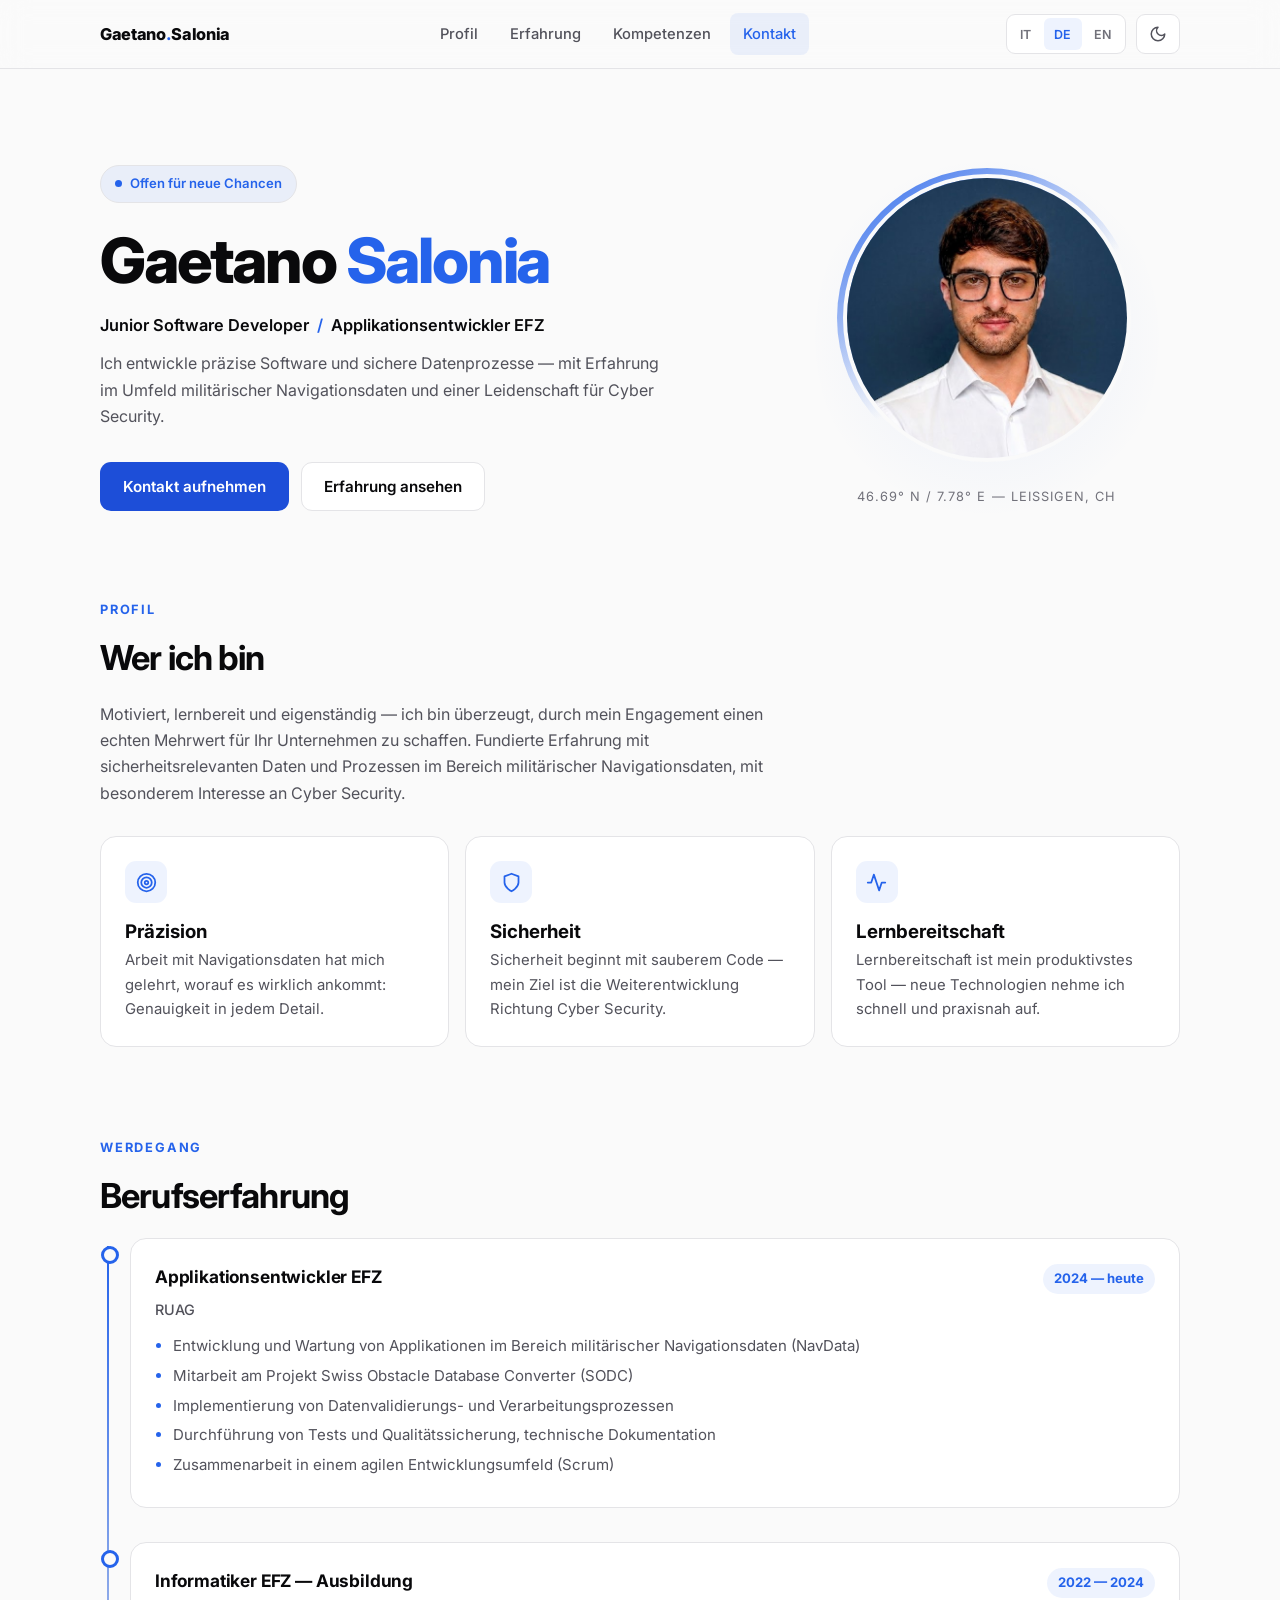
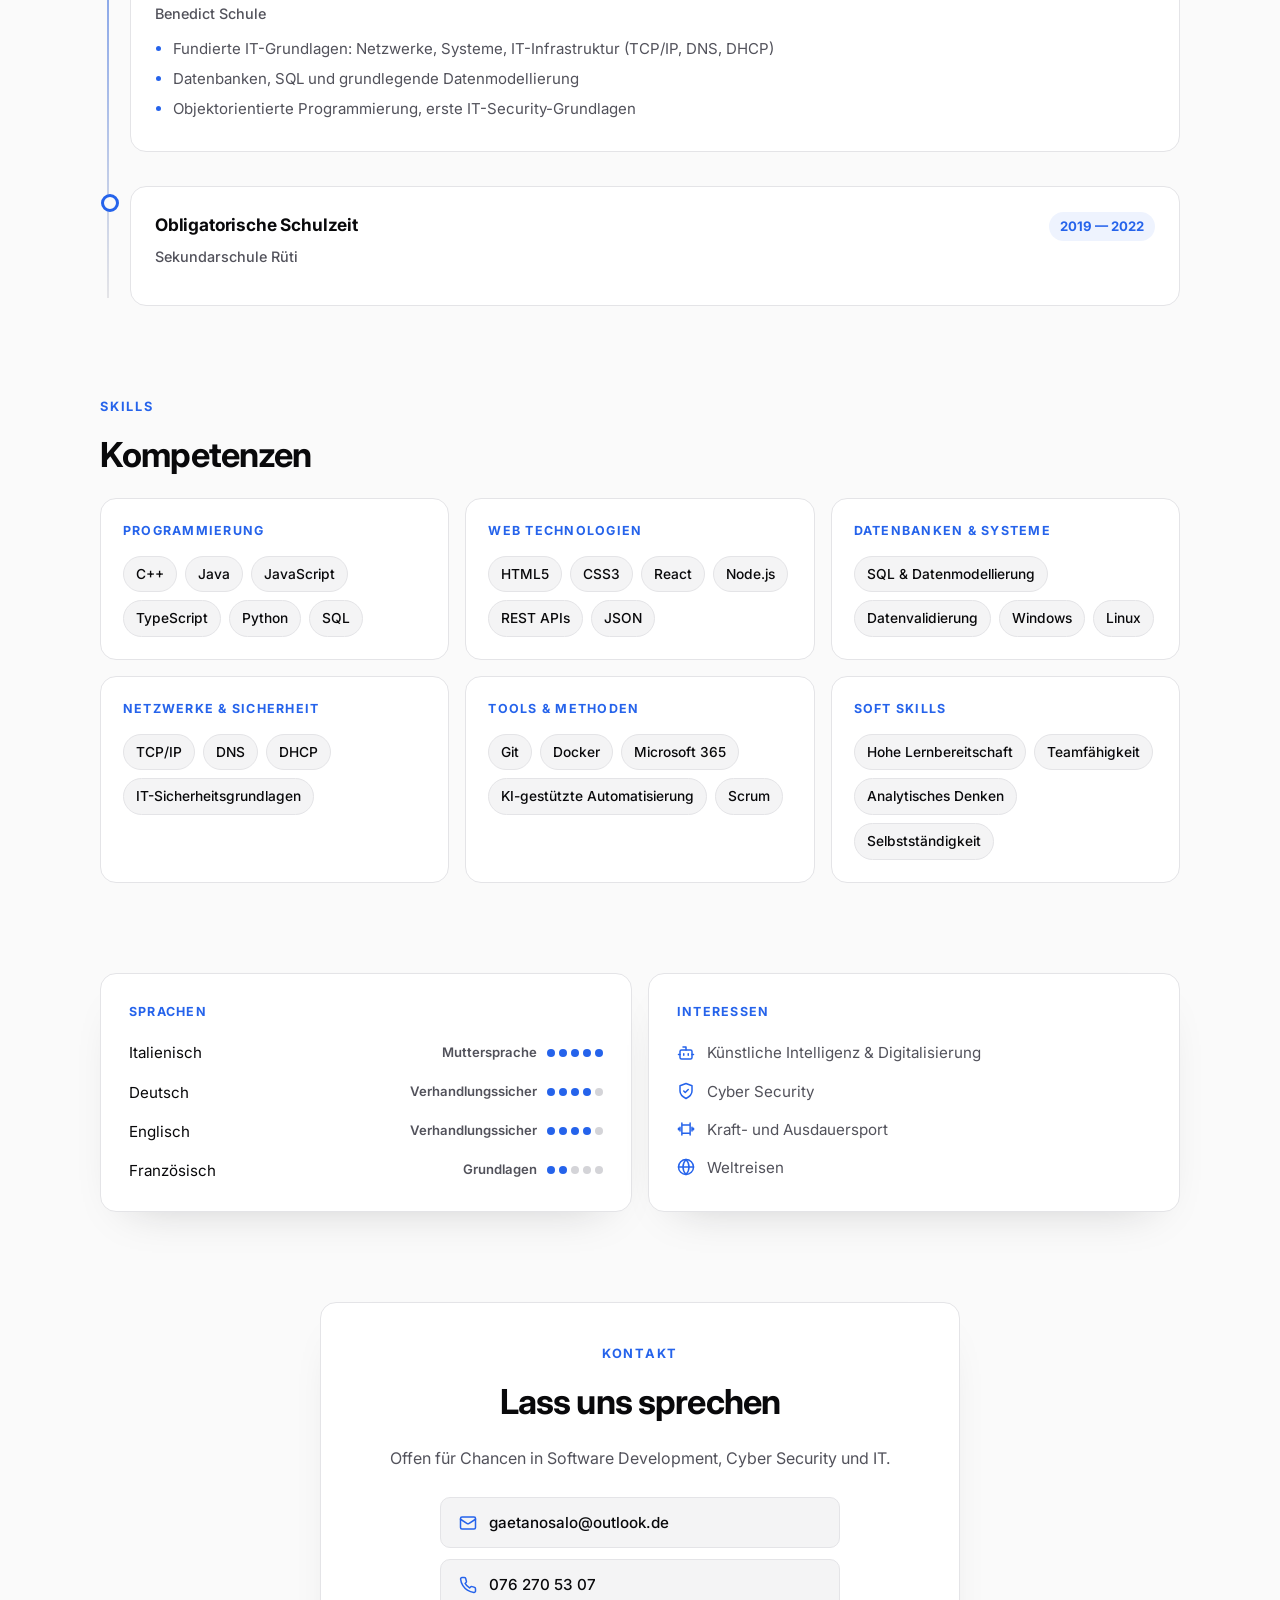
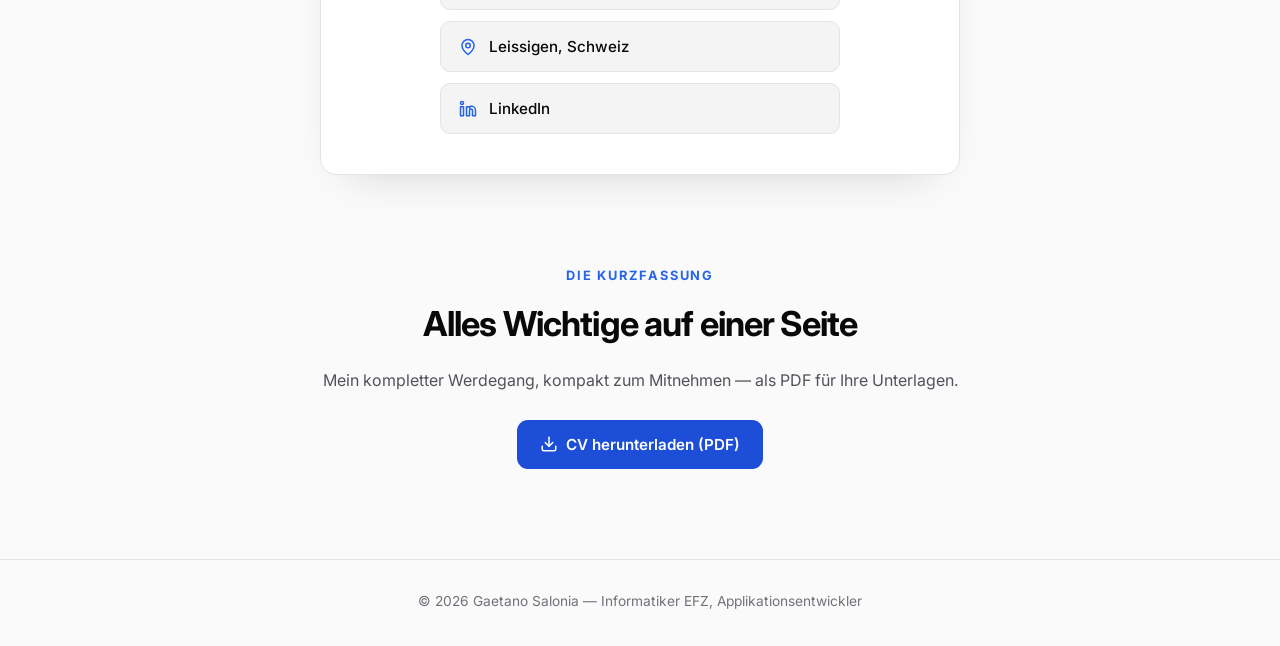
==== portfolio-redesign.html @ 4a885dde "Add redesigned portfolio page with theme-aware hero photos, CV download, and LinkedIn link. The stan" ====
<!DOCTYPE html>
<html lang="de" data-theme="dark">
<head>
  <meta charset="UTF-8" />
  <meta name="viewport" content="width=device-width, initial-scale=1.0" />
  <title>Gaetano Salonia — Applikationsentwickler EFZ</title>
  <meta name="description" content="Portfolio von Gaetano Salonia, Applikationsentwickler EFZ mit Fokus auf Softwareentwicklung, Datenqualität und Cyber Security." />
  <link rel="preconnect" href="https://fonts.googleapis.com" />
  <link rel="preconnect" href="https://fonts.gstatic.com" crossorigin />
  <link href="https://fonts.googleapis.com/css2?family=Inter:wght@300;400;500;600;700;800&display=swap" rel="stylesheet" />
  <style>
    :root {
      --font: "Inter", system-ui, sans-serif;
      --radius: 16px;
      --radius-sm: 10px;
      --ease: cubic-bezier(0.22, 1, 0.36, 1);
      --dur: 250ms;
    }

    [data-theme="dark"] {
      --color-background: #0a0c11;
      --color-surface: #10131a;
      --color-surface-2: #151924;
      --color-foreground: #eef2f8;
      --color-muted: #9aa5ba;
      --color-subtle: #6b7690;
      --color-accent: #60a5fa;
      --color-accent-strong: #3b82f6;
      --color-on-accent: #061120;
      --color-border: #222836;
      --color-border-strong: #303a4e;
      --color-accent-soft: rgba(96, 165, 250, 0.12);
      --shadow-card: 0 24px 60px -36px rgba(0, 0, 0, 0.8);
      --nav-bg: rgba(10, 12, 17, 0.78);
    }

    [data-theme="light"] {
      --color-background: #fafafa;
      --color-surface: #ffffff;
      --color-surface-2: #f4f4f5;
      --color-foreground: #09090b;
      --color-muted: #52525b;
      --color-subtle: #71717a;
      --color-accent: #2563eb;
      --color-accent-strong: #1d4ed8;
      --color-on-accent: #ffffff;
      --color-border: #e4e4e7;
      --color-border-strong: #d4d4d8;
      --color-accent-soft: rgba(37, 99, 235, 0.08);
      --shadow-card: 0 20px 45px -30px rgba(24, 24, 27, 0.25);
      --nav-bg: rgba(250, 250, 250, 0.82);
    }

    * { box-sizing: border-box; margin: 0; padding: 0; }

    html { scroll-behavior: smooth; }

    body {
      font-family: var(--font);
      font-size: 16px;
      line-height: 1.65;
      background: var(--color-background);
      color: var(--color-foreground);
      -webkit-font-smoothing: antialiased;
      transition: background var(--dur) ease, color var(--dur) ease;
    }

    ::selection { background: var(--color-accent); color: var(--color-on-accent); }

    a { color: inherit; text-decoration: none; }
    button { font-family: inherit; cursor: pointer; }

    :focus-visible {
      outline: 2px solid var(--color-accent);
      outline-offset: 3px;
      border-radius: 6px;
    }

    .container { width: min(1080px, 92vw); margin: 0 auto; }

    /* ---------- Nav ---------- */
    .nav {
      position: sticky;
      top: 0;
      z-index: 50;
      backdrop-filter: blur(14px);
      -webkit-backdrop-filter: blur(14px);
      background: var(--nav-bg);
      border-bottom: 1px solid var(--color-border);
    }

    .nav-inner {
      display: flex;
      align-items: center;
      justify-content: space-between;
      min-height: 68px;
      gap: 16px;
    }

    .brand { font-weight: 800; letter-spacing: -0.02em; font-size: 1.02rem; }
    .brand span { color: var(--color-accent); }

    .menu { display: flex; gap: 6px; }

    .menu a {
      padding: 9px 13px;
      border-radius: 8px;
      color: var(--color-muted);
      font-size: 0.92rem;
      font-weight: 500;
      transition: color var(--dur) ease, background var(--dur) ease;
    }

    .menu a:hover { color: var(--color-foreground); background: var(--color-accent-soft); }
    .menu a.active { color: var(--color-accent); background: var(--color-accent-soft); }

    .nav-tools { display: flex; align-items: center; gap: 10px; }

    .lang-switch {
      display: flex;
      gap: 2px;
      border: 1px solid var(--color-border);
      border-radius: 9px;
      padding: 3px;
      background: var(--color-surface);
    }

    .lang-btn {
      border: none;
      background: transparent;
      color: var(--color-subtle);
      font-size: 0.78rem;
      font-weight: 600;
      letter-spacing: 0.04em;
      padding: 7px 10px;
      min-height: 32px;
      border-radius: 6px;
      transition: color var(--dur) ease, background var(--dur) ease;
    }

    .lang-btn:hover { color: var(--color-foreground); }
    .lang-btn.active { background: var(--color-accent-soft); color: var(--color-accent); }

    .theme-toggle {
      width: 44px;
      height: 40px;
      display: inline-flex;
      align-items: center;
      justify-content: center;
      border: 1px solid var(--color-border);
      border-radius: 9px;
      background: var(--color-surface);
      color: var(--color-muted);
      transition: color var(--dur) ease, border-color var(--dur) ease, transform var(--dur) var(--ease);
    }

    .theme-toggle:hover { color: var(--color-accent); border-color: var(--color-border-strong); transform: translateY(-1px); }
    .theme-toggle svg { width: 18px; height: 18px; }
    [data-theme="dark"] .icon-moon { display: none; }
    [data-theme="light"] .icon-sun { display: none; }

    /* ---------- Hero ---------- */
    .hero { padding: 96px 0 88px; }

    .hero-grid {
      display: grid;
      grid-template-columns: 1.25fr 0.75fr;
      gap: 48px;
      align-items: center;
    }

    .badge {
      display: inline-flex;
      align-items: center;
      gap: 8px;
      font-size: 0.82rem;
      font-weight: 600;
      color: var(--color-accent);
      border: 1px solid var(--color-border);
      background: var(--color-accent-soft);
      padding: 7px 14px;
      border-radius: 999px;
      margin-bottom: 26px;
    }

    .badge .dot {
      width: 7px;
      height: 7px;
      border-radius: 50%;
      background: var(--color-accent);
      animation: pulse 2.4s ease-in-out infinite;
    }

    @keyframes pulse {
      0%, 100% { opacity: 1; transform: scale(1); }
      50% { opacity: 0.45; transform: scale(0.8); }
    }

    h1 {
      font-size: clamp(2.4rem, 5.4vw, 3.9rem);
      font-weight: 800;
      line-height: 1.04;
      letter-spacing: -0.035em;
      margin-bottom: 18px;
    }

    h1 .accent { color: var(--color-accent); }

    .hero-role {
      font-size: 1.02rem;
      font-weight: 600;
      color: var(--color-foreground);
      margin-bottom: 12px;
    }

    .hero-role .sep { color: var(--color-accent); margin: 0 8px; }

    .hero-sub {
      color: var(--color-muted);
      max-width: 56ch;
      margin-bottom: 32px;
    }

    .cta-row { display: flex; flex-wrap: wrap; gap: 12px; }

    .btn {
      display: inline-flex;
      align-items: center;
      justify-content: center;
      gap: 8px;
      min-height: 46px;
      padding: 11px 22px;
      border-radius: 11px;
      border: 1px solid var(--color-border);
      background: var(--color-surface);
      color: var(--color-foreground);
      font-weight: 600;
      font-size: 0.95rem;
      transition: transform var(--dur) var(--ease), box-shadow var(--dur) ease, border-color var(--dur) ease, background var(--dur) ease;
    }

    .btn:hover { transform: translateY(-2px); border-color: var(--color-border-strong); }
    .btn:active { transform: translateY(0) scale(0.98); }

    .btn.primary {
      background: var(--color-accent-strong);
      border-color: transparent;
      color: var(--color-on-accent);
    }

    .btn.primary:hover { box-shadow: 0 12px 28px -12px var(--color-accent-strong); }

    .hero-photo { justify-self: center; position: relative; width: min(300px, 70vw); }

    .hero-photo::before {
      content: "";
      position: absolute;
      inset: -22px;
      border-radius: 50%;
      background: radial-gradient(circle, var(--color-accent-soft), transparent 70%);
      z-index: 0;
    }

    .photo-frame {
      position: relative;
      z-index: 1;
      border-radius: 50%;
      padding: 6px;
      background: linear-gradient(145deg, var(--color-accent), transparent 55%);
      aspect-ratio: 1;
    }

    .photo-clip {
      position: absolute;
      inset: 6px;
      border-radius: 50%;
      border: 4px solid var(--color-background);
      overflow: hidden;
    }

    .photo-clip .hero-img {
      position: absolute;
      inset: 0;
      width: 100%;
      height: 100%;
      object-fit: cover;
      object-position: center 24%;
      transform: scale(1.18);
      transform-origin: center 32%;
      transition: opacity var(--dur) ease;
    }

    .hero-img--dark { opacity: 1; }
    .hero-img--light { opacity: 0; }

    [data-theme="light"] .hero-img--dark { opacity: 0; }
    [data-theme="light"] .hero-img--light { opacity: 1; }

    .photo-caption {
      position: relative;
      z-index: 1;
      text-align: center;
      margin-top: 18px;
      font-size: 0.8rem;
      letter-spacing: 0.08em;
      color: var(--color-subtle);
      text-transform: uppercase;
    }

    /* ---------- Sections ---------- */
    section { padding: 0 0 90px; }

    .eyebrow {
      font-size: 0.8rem;
      font-weight: 700;
      letter-spacing: 0.14em;
      text-transform: uppercase;
      color: var(--color-accent);
      margin-bottom: 10px;
    }

    h2 {
      font-size: clamp(1.6rem, 3vw, 2.15rem);
      font-weight: 700;
      letter-spacing: -0.025em;
      margin-bottom: 14px;
    }

    .section-lead { color: var(--color-muted); max-width: 68ch; margin-bottom: 30px; }

    .card {
      background: var(--color-surface);
      border: 1px solid var(--color-border);
      border-radius: var(--radius);
      padding: 28px;
      box-shadow: var(--shadow-card);
      transition: border-color var(--dur) ease, transform var(--dur) var(--ease);
    }

    .card h3 { font-size: 1.05rem; margin-bottom: 6px; letter-spacing: -0.01em; }

    /* ---------- Profile highlights ---------- */
    .highlights {
      display: grid;
      grid-template-columns: repeat(3, 1fr);
      gap: 16px;
    }

    .highlight {
      background: var(--color-surface);
      border: 1px solid var(--color-border);
      border-radius: var(--radius);
      padding: 24px;
      transition: transform var(--dur) var(--ease), border-color var(--dur) ease;
    }

    .highlight:hover { transform: translateY(-3px); border-color: var(--color-border-strong); }

    .highlight .icon {
      width: 42px;
      height: 42px;
      display: inline-flex;
      align-items: center;
      justify-content: center;
      border-radius: 11px;
      background: var(--color-accent-soft);
      color: var(--color-accent);
      margin-bottom: 14px;
    }

    .highlight .icon svg { width: 21px; height: 21px; }
    .highlight p { color: var(--color-muted); font-size: 0.93rem; }

    /* ---------- Timeline ---------- */
    .timeline { position: relative; padding-left: 30px; }

    .timeline::before {
      content: "";
      position: absolute;
      left: 7px;
      top: 8px;
      bottom: 8px;
      width: 2px;
      background: linear-gradient(180deg, var(--color-accent), var(--color-border));
    }

    .timeline-item { position: relative; padding-bottom: 34px; }
    .timeline-item:last-child { padding-bottom: 0; }

    .timeline-item::before {
      content: "";
      position: absolute;
      left: -29px;
      top: 8px;
      width: 12px;
      height: 12px;
      border-radius: 50%;
      background: var(--color-background);
      border: 3px solid var(--color-accent);
    }

    .timeline-card {
      background: var(--color-surface);
      border: 1px solid var(--color-border);
      border-radius: var(--radius);
      padding: 24px;
      transition: transform var(--dur) var(--ease), border-color var(--dur) ease;
    }

    .timeline-card:hover { transform: translateX(4px); border-color: var(--color-border-strong); }

    .timeline-top {
      display: flex;
      justify-content: space-between;
      align-items: baseline;
      flex-wrap: wrap;
      gap: 6px 14px;
      margin-bottom: 4px;
    }

    .timeline-top h3 { font-size: 1.08rem; letter-spacing: -0.01em; }

    .timeline-date {
      font-size: 0.82rem;
      font-weight: 700;
      color: var(--color-accent);
      background: var(--color-accent-soft);
      padding: 4px 11px;
      border-radius: 999px;
      white-space: nowrap;
    }

    .timeline-org { color: var(--color-muted); font-size: 0.9rem; font-weight: 500; margin-bottom: 12px; }

    .timeline-card ul { padding-left: 18px; color: var(--color-muted); font-size: 0.94rem; }
    .timeline-card li { margin-bottom: 5px; }
    .timeline-card li::marker { color: var(--color-accent); }

    /* ---------- Skills ---------- */
    .skill-grid {
      display: grid;
      grid-template-columns: repeat(auto-fit, minmax(300px, 1fr));
      gap: 16px;
    }

    .skill-group {
      background: var(--color-surface);
      border: 1px solid var(--color-border);
      border-radius: var(--radius);
      padding: 22px;
      transition: transform var(--dur) var(--ease), border-color var(--dur) ease;
    }

    .skill-group:hover { transform: translateY(-3px); border-color: var(--color-border-strong); }

    .skill-cat {
      font-size: 0.78rem;
      font-weight: 700;
      letter-spacing: 0.1em;
      text-transform: uppercase;
      color: var(--color-accent);
      margin-bottom: 14px;
    }

    .chips { display: flex; flex-wrap: wrap; gap: 8px; }

    .chip {
      font-size: 0.86rem;
      font-weight: 500;
      padding: 6px 12px;
      border-radius: 999px;
      border: 1px solid var(--color-border);
      background: var(--color-surface-2);
      color: var(--color-foreground);
      transition: border-color var(--dur) ease, background var(--dur) ease;
    }

    .chip:hover { border-color: var(--color-accent); background: var(--color-accent-soft); }

    /* ---------- Languages & interests ---------- */
    .grid-2 { display: grid; grid-template-columns: 1fr 1fr; gap: 16px; }

    .lang-list { display: grid; gap: 14px; margin-top: 18px; }

    .lang-item {
      display: flex;
      justify-content: space-between;
      align-items: center;
      gap: 12px;
      font-size: 0.95rem;
    }

    .lang-level { display: flex; align-items: center; gap: 10px; }

    .lang-level span {
      font-size: 0.82rem;
      font-weight: 600;
      color: var(--color-muted);
    }

    .level-dots { display: flex; gap: 4px; }

    .level-dots i {
      width: 8px;
      height: 8px;
      border-radius: 50%;
      background: var(--color-border-strong);
    }

    .level-dots i.on { background: var(--color-accent); }

    .interest-list { list-style: none; display: grid; gap: 13px; margin-top: 18px; }

    .interest-list li {
      display: flex;
      align-items: center;
      gap: 12px;
      color: var(--color-muted);
      font-size: 0.95rem;
    }

    .interest-list svg { width: 18px; height: 18px; color: var(--color-accent); flex-shrink: 0; }

    /* ---------- Contact ---------- */
    .contact { text-align: center; }

    .contact .card { max-width: 640px; margin: 0 auto; padding: 40px 32px; }
    .contact .eyebrow { justify-content: center; }
    .contact .section-lead { margin: 0 auto 26px; }

    .contact-links { display: grid; gap: 11px; max-width: 400px; margin: 0 auto; }

    /* ---------- CV download ---------- */
    .cv-cta { text-align: center; }
    .cv-cta .eyebrow { justify-content: center; }
    .cv-cta .section-lead { margin: 0 auto 26px; }
    .cv-cta .btn svg { width: 18px; height: 18px; }

    .contact-links a {
      display: flex;
      align-items: center;
      gap: 12px;
      min-height: 48px;
      padding: 12px 18px;
      border: 1px solid var(--color-border);
      border-radius: var(--radius-sm);
      background: var(--color-surface-2);
      font-weight: 500;
      font-size: 0.95rem;
      transition: border-color var(--dur) ease, transform var(--dur) var(--ease), background var(--dur) ease;
    }

    .contact-links a:hover {
      border-color: var(--color-accent);
      background: var(--color-accent-soft);
      transform: translateY(-2px);
    }

    .contact-links svg { width: 18px; height: 18px; color: var(--color-accent); flex-shrink: 0; }

    .footer {
      border-top: 1px solid var(--color-border);
      padding: 30px 0 34px;
      text-align: center;
      color: var(--color-subtle);
      font-size: 0.86rem;
    }

    /* ---------- Reveal animation ---------- */
    .reveal {
      opacity: 0;
      transform: translateY(22px);
      transition: opacity 550ms var(--ease), transform 550ms var(--ease);
      transition-delay: var(--reveal-delay, 0ms);
    }

    .reveal.visible { opacity: 1; transform: none; }

    @media (prefers-reduced-motion: reduce) {
      html { scroll-behavior: auto; }
      .reveal { opacity: 1; transform: none; transition: none; }
      .badge .dot { animation: none; }
      *, *::before, *::after { transition-duration: 0.01ms !important; }
    }

    /* ---------- Responsive ---------- */
    @media (max-width: 900px) {
      .hero-grid { grid-template-columns: 1fr; gap: 40px; }
      .hero-photo { order: -1; width: min(230px, 60vw); }
      .hero { padding: 60px 0 70px; text-align: center; }
      .hero-sub { margin-left: auto; margin-right: auto; }
      .cta-row { justify-content: center; }
      .highlights { grid-template-columns: 1fr; }
      .grid-2 { grid-template-columns: 1fr; }
      .menu { display: none; }
    }

    @media (max-width: 480px) {
      .timeline { padding-left: 24px; }
      .timeline-item::before { left: -23px; }
      .card, .timeline-card, .skill-group { padding: 20px; }
    }
  </style>
</head>
<body>

  <nav class="nav" aria-label="Hauptnavigation">
    <div class="container nav-inner">
      <a class="brand" href="#top">Gaetano<span>.</span>Salonia</a>
      <div class="menu" id="menu">
        <a href="#profil" data-i18n="nav.profil">Profil</a>
        <a href="#erfahrung" data-i18n="nav.erfahrung">Erfahrung</a>
        <a href="#kompetenzen" data-i18n="nav.kompetenzen">Kompetenzen</a>
        <a href="#kontakt" data-i18n="nav.kontakt">Kontakt</a>
      </div>
      <div class="nav-tools">
        <div class="lang-switch" role="group" aria-label="Sprache wählen">
          <button class="lang-btn" data-lang="it">IT</button>
          <button class="lang-btn active" data-lang="de">DE</button>
          <button class="lang-btn" data-lang="en">EN</button>
        </div>
        <button class="theme-toggle" id="themeToggle" aria-label="Farbschema wechseln">
          <svg class="icon-sun" xmlns="http://www.w3.org/2000/svg" viewBox="0 0 24 24" fill="none" stroke="currentColor" stroke-width="2" stroke-linecap="round" stroke-linejoin="round"><circle cx="12" cy="12" r="4"/><path d="M12 2v2M12 20v2M4.93 4.93l1.41 1.41M17.66 17.66l1.41 1.41M2 12h2M20 12h2M6.34 17.66l-1.41 1.41M19.07 4.93l-1.41 1.41"/></svg>
          <svg class="icon-moon" xmlns="http://www.w3.org/2000/svg" viewBox="0 0 24 24" fill="none" stroke="currentColor" stroke-width="2" stroke-linecap="round" stroke-linejoin="round"><path d="M12 3a6 6 0 0 0 9 9 9 9 0 1 1-9-9Z"/></svg>
        </button>
      </div>
    </div>
  </nav>

  <header class="hero container" id="top">
    <div class="hero-grid">
      <div>
        <div class="badge reveal"><span class="dot"></span><span data-i18n="hero.badge">Offen für neue Chancen</span></div>
        <h1 class="reveal" style="--reveal-delay: 60ms;">Gaetano <span class="accent">Salonia</span></h1>
        <div class="hero-role reveal" style="--reveal-delay: 120ms;">
          <span data-i18n="hero.role1">Junior Software Developer</span><span class="sep">/</span><span data-i18n="hero.role2">Applikationsentwickler EFZ</span>
        </div>
        <p class="hero-sub reveal" style="--reveal-delay: 180ms;" data-i18n="hero.sub">
          Ich entwickle präzise Software und sichere Datenprozesse — mit Erfahrung im Umfeld militärischer Navigationsdaten und einer Leidenschaft für Cyber Security.
        </p>
        <div class="cta-row reveal" style="--reveal-delay: 240ms;">
          <a class="btn primary" href="#kontakt" data-i18n="hero.btn1">Kontakt aufnehmen</a>
          <a class="btn" href="#erfahrung" data-i18n="hero.btn2">Erfahrung ansehen</a>
        </div>
      </div>
      <div class="hero-photo reveal" style="--reveal-delay: 150ms;">
        <div class="photo-frame">
          <div class="photo-clip"><img class="hero-img hero-img--dark" src="[data-uri]" alt="Porträtfoto von Gaetano Salonia" width="600" height="600"  /><img class="hero-img hero-img--light" src="[data-uri]" alt="Porträtfoto von Gaetano Salonia" width="600" height="600"  /></div>
        </div>
        <div class="photo-caption">46.69° N / 7.78° E — Leissigen, CH</div>
      </div>
    </div>
  </header>

  <section id="profil" class="container">
    <div class="eyebrow reveal" data-i18n="profil.eyebrow">Profil</div>
    <h2 class="reveal" data-i18n="profil.title">Wer ich bin</h2>
    <p class="section-lead reveal" data-i18n="profil.text">
      Motiviert, lernbereit und eigenständig — ich bin überzeugt, durch mein Engagement einen echten Mehrwert für Ihr Unternehmen zu schaffen. Fundierte Erfahrung mit sicherheitsrelevanten Daten und Prozessen im Bereich militärischer Navigationsdaten, mit besonderem Interesse an Cyber Security.
    </p>
    <div class="highlights">
      <div class="highlight reveal">
        <div class="icon">
          <svg xmlns="http://www.w3.org/2000/svg" viewBox="0 0 24 24" fill="none" stroke="currentColor" stroke-width="2" stroke-linecap="round" stroke-linejoin="round"><circle cx="12" cy="12" r="10"/><circle cx="12" cy="12" r="6"/><circle cx="12" cy="12" r="2"/></svg>
        </div>
        <h3 data-i18n="hl1.title">Präzision</h3>
        <p data-i18n="hl1.text">Arbeit mit Navigationsdaten hat mich gelehrt, worauf es wirklich ankommt: Genauigkeit in jedem Detail.</p>
      </div>
      <div class="highlight reveal" style="--reveal-delay: 80ms;">
        <div class="icon">
          <svg xmlns="http://www.w3.org/2000/svg" viewBox="0 0 24 24" fill="none" stroke="currentColor" stroke-width="2" stroke-linecap="round" stroke-linejoin="round"><path d="M12 22s8-4 8-10V5l-8-3-8 3v7c0 6 8 10 8 10Z"/></svg>
        </div>
        <h3 data-i18n="hl2.title">Sicherheit</h3>
        <p data-i18n="hl2.text">Sicherheit beginnt mit sauberem Code — mein Ziel ist die Weiterentwicklung Richtung Cyber Security.</p>
      </div>
      <div class="highlight reveal" style="--reveal-delay: 160ms;">
        <div class="icon">
          <svg xmlns="http://www.w3.org/2000/svg" viewBox="0 0 24 24" fill="none" stroke="currentColor" stroke-width="2" stroke-linecap="round" stroke-linejoin="round"><path d="M22 12h-4l-3 9L9 3l-3 9H2"/></svg>
        </div>
        <h3 data-i18n="hl3.title">Lernbereitschaft</h3>
        <p data-i18n="hl3.text">Lernbereitschaft ist mein produktivstes Tool — neue Technologien nehme ich schnell und praxisnah auf.</p>
      </div>
    </div>
  </section>

  <section id="erfahrung" class="container">
    <div class="eyebrow reveal" data-i18n="erfahrung.eyebrow">Werdegang</div>
    <h2 class="reveal" data-i18n="erfahrung.title">Berufserfahrung</h2>
    <div class="timeline">
      <div class="timeline-item reveal">
        <article class="timeline-card">
          <div class="timeline-top">
            <h3 data-i18n="exp1.role">Applikationsentwickler EFZ</h3>
            <span class="timeline-date">2024 — <span data-i18n="exp1.now">heute</span></span>
          </div>
          <div class="timeline-org">RUAG</div>
          <ul>
            <li data-i18n="exp1.l1">Entwicklung und Wartung von Applikationen im Bereich militärischer Navigationsdaten (NavData)</li>
            <li data-i18n="exp1.l2">Mitarbeit am Projekt Swiss Obstacle Database Converter (SODC)</li>
            <li data-i18n="exp1.l3">Implementierung von Datenvalidierungs- und Verarbeitungsprozessen</li>
            <li data-i18n="exp1.l4">Durchführung von Tests und Qualitätssicherung, technische Dokumentation</li>
            <li data-i18n="exp1.l5">Zusammenarbeit in einem agilen Entwicklungsumfeld (Scrum)</li>
          </ul>
        </article>
      </div>
      <div class="timeline-item reveal" style="--reveal-delay: 80ms;">
        <article class="timeline-card">
          <div class="timeline-top">
            <h3 data-i18n="exp2.role">Informatiker EFZ — Ausbildung</h3>
            <span class="timeline-date">2022 — 2024</span>
          </div>
          <div class="timeline-org">Benedict Schule</div>
          <ul>
            <li data-i18n="exp2.l1">Fundierte IT-Grundlagen: Netzwerke, Systeme, IT-Infrastruktur (TCP/IP, DNS, DHCP)</li>
            <li data-i18n="exp2.l2">Datenbanken, SQL und grundlegende Datenmodellierung</li>
            <li data-i18n="exp2.l3">Objektorientierte Programmierung, erste IT-Security-Grundlagen</li>
          </ul>
        </article>
      </div>
      <div class="timeline-item reveal" style="--reveal-delay: 160ms;">
        <article class="timeline-card">
          <div class="timeline-top">
            <h3 data-i18n="exp3.role">Obligatorische Schulzeit</h3>
            <span class="timeline-date">2019 — 2022</span>
          </div>
          <div class="timeline-org">Sekundarschule Rüti</div>
        </article>
      </div>
    </div>
  </section>

  <section id="kompetenzen" class="container">
    <div class="eyebrow reveal" data-i18n="komp.eyebrow">Skills</div>
    <h2 class="reveal" data-i18n="komp.title">Kompetenzen</h2>
    <div class="skill-grid">
      <div class="skill-group reveal">
        <div class="skill-cat" data-i18n="cat.prog">Programmierung</div>
        <div class="chips">
          <span class="chip">C++</span><span class="chip">Java</span><span class="chip">JavaScript</span>
          <span class="chip">TypeScript</span><span class="chip">Python</span><span class="chip">SQL</span>
        </div>
      </div>
      <div class="skill-group reveal" style="--reveal-delay: 60ms;">
        <div class="skill-cat" data-i18n="cat.web">Web Technologien</div>
        <div class="chips">
          <span class="chip">HTML5</span><span class="chip">CSS3</span><span class="chip">React</span>
          <span class="chip">Node.js</span><span class="chip">REST APIs</span><span class="chip">JSON</span>
        </div>
      </div>
      <div class="skill-group reveal" style="--reveal-delay: 120ms;">
        <div class="skill-cat" data-i18n="cat.db">Datenbanken &amp; Systeme</div>
        <div class="chips">
          <span class="chip" data-i18n="chip.datamodel">SQL &amp; Datenmodellierung</span><span class="chip" data-i18n="chip.datavalid">Datenvalidierung</span>
          <span class="chip">Windows</span><span class="chip">Linux</span>
        </div>
      </div>
      <div class="skill-group reveal" style="--reveal-delay: 180ms;">
        <div class="skill-cat" data-i18n="cat.net">Netzwerke &amp; Sicherheit</div>
        <div class="chips">
          <span class="chip">TCP/IP</span><span class="chip">DNS</span><span class="chip">DHCP</span>
          <span class="chip" data-i18n="chip.itsec">IT-Sicherheitsgrundlagen</span>
        </div>
      </div>
      <div class="skill-group reveal" style="--reveal-delay: 240ms;">
        <div class="skill-cat" data-i18n="cat.tools">Tools &amp; Methoden</div>
        <div class="chips">
          <span class="chip">Git</span><span class="chip">Docker</span><span class="chip">Microsoft 365</span>
          <span class="chip" data-i18n="chip.ai">KI-gestützte Automatisierung</span><span class="chip">Scrum</span>
        </div>
      </div>
      <div class="skill-group reveal" style="--reveal-delay: 300ms;">
        <div class="skill-cat" data-i18n="cat.soft">Soft Skills</div>
        <div class="chips">
          <span class="chip" data-i18n="chip.learn">Hohe Lernbereitschaft</span><span class="chip" data-i18n="chip.team">Teamfähigkeit</span>
          <span class="chip" data-i18n="chip.analytic">Analytisches Denken</span><span class="chip" data-i18n="chip.self">Selbstständigkeit</span>
        </div>
      </div>
    </div>
  </section>

  <section class="container">
    <div class="grid-2">
      <div class="card reveal">
        <div class="skill-cat" data-i18n="lang.title">Sprachen</div>
        <div class="lang-list">
          <div class="lang-item">
            <span data-i18n="lang.it">Italienisch</span>
            <div class="lang-level"><span data-i18n="level.native">Muttersprache</span><div class="level-dots"><i class="on"></i><i class="on"></i><i class="on"></i><i class="on"></i><i class="on"></i></div></div>
          </div>
          <div class="lang-item">
            <span data-i18n="lang.de">Deutsch</span>
            <div class="lang-level"><span data-i18n="level.fluent">Verhandlungssicher</span><div class="level-dots"><i class="on"></i><i class="on"></i><i class="on"></i><i class="on"></i><i></i></div></div>
          </div>
          <div class="lang-item">
            <span data-i18n="lang.en">Englisch</span>
            <div class="lang-level"><span data-i18n="level.fluent2">Verhandlungssicher</span><div class="level-dots"><i class="on"></i><i class="on"></i><i class="on"></i><i class="on"></i><i></i></div></div>
          </div>
          <div class="lang-item">
            <span data-i18n="lang.fr">Französisch</span>
            <div class="lang-level"><span data-i18n="level.basic">Grundlagen</span><div class="level-dots"><i class="on"></i><i class="on"></i><i></i><i></i><i></i></div></div>
          </div>
        </div>
      </div>
      <div class="card reveal" style="--reveal-delay: 100ms;">
        <div class="skill-cat" data-i18n="interests.title">Interessen</div>
        <ul class="interest-list">
          <li>
            <svg xmlns="http://www.w3.org/2000/svg" viewBox="0 0 24 24" fill="none" stroke="currentColor" stroke-width="2" stroke-linecap="round" stroke-linejoin="round"><path d="M12 8V4H8"/><rect width="16" height="12" x="4" y="8" rx="2"/><path d="M2 14h2M20 14h2M15 13v2M9 13v2"/></svg>
            <span data-i18n="interests.i1">Künstliche Intelligenz &amp; Digitalisierung</span>
          </li>
          <li>
            <svg xmlns="http://www.w3.org/2000/svg" viewBox="0 0 24 24" fill="none" stroke="currentColor" stroke-width="2" stroke-linecap="round" stroke-linejoin="round"><path d="M12 22s8-4 8-10V5l-8-3-8 3v7c0 6 8 10 8 10Z"/><path d="m9 12 2 2 4-4"/></svg>
            <span data-i18n="interests.i2">Cyber Security</span>
          </li>
          <li>
            <svg xmlns="http://www.w3.org/2000/svg" viewBox="0 0 24 24" fill="none" stroke="currentColor" stroke-width="2" stroke-linecap="round" stroke-linejoin="round"><path d="M6.5 6.5h11M6.5 17.5h11M4 9.5v5M20 9.5v5M2 11v2M22 11v2M6.5 4v16M17.5 4v16"/></svg>
            <span data-i18n="interests.i3">Kraft- und Ausdauersport</span>
          </li>
          <li>
            <svg xmlns="http://www.w3.org/2000/svg" viewBox="0 0 24 24" fill="none" stroke="currentColor" stroke-width="2" stroke-linecap="round" stroke-linejoin="round"><circle cx="12" cy="12" r="10"/><path d="M12 2a14.5 14.5 0 0 0 0 20 14.5 14.5 0 0 0 0-20"/><path d="M2 12h20"/></svg>
            <span data-i18n="interests.i4">Weltreisen</span>
          </li>
        </ul>
      </div>
    </div>
  </section>

  <section id="kontakt" class="contact container">
    <div class="card reveal">
      <div class="eyebrow" data-i18n="contact.eyebrow">Kontakt</div>
      <h2 data-i18n="contact.title">Lass uns sprechen</h2>
      <p class="section-lead" data-i18n="contact.subtitle">Offen für Chancen in Software Development, Cyber Security und IT.</p>
      <div class="contact-links">
        <a href="mailto:gaetanosalo@outlook.de">
          <svg xmlns="http://www.w3.org/2000/svg" viewBox="0 0 24 24" fill="none" stroke="currentColor" stroke-width="2" stroke-linecap="round" stroke-linejoin="round"><rect width="20" height="16" x="2" y="4" rx="2"/><path d="m22 7-8.97 5.7a1.94 1.94 0 0 1-2.06 0L2 7"/></svg>
          gaetanosalo@outlook.de
        </a>
        <a href="tel:+41762705307">
          <svg xmlns="http://www.w3.org/2000/svg" viewBox="0 0 24 24" fill="none" stroke="currentColor" stroke-width="2" stroke-linecap="round" stroke-linejoin="round"><path d="M22 16.92v3a2 2 0 0 1-2.18 2 19.79 19.79 0 0 1-8.63-3.07 19.5 19.5 0 0 1-6-6 19.79 19.79 0 0 1-3.07-8.67A2 2 0 0 1 4.11 2h3a2 2 0 0 1 2 1.72 12.84 12.84 0 0 0 .7 2.81 2 2 0 0 1-.45 2.11L8.09 9.91a16 16 0 0 0 6 6l1.27-1.27a2 2 0 0 1 2.11-.45 12.84 12.84 0 0 0 2.81.7A2 2 0 0 1 22 16.92z"/></svg>
          076 270 53 07
        </a>
        <a href="https://maps.google.com/?q=Leissigen" target="_blank" rel="noopener">
          <svg xmlns="http://www.w3.org/2000/svg" viewBox="0 0 24 24" fill="none" stroke="currentColor" stroke-width="2" stroke-linecap="round" stroke-linejoin="round"><path d="M20 10c0 6-8 12-8 12s-8-6-8-12a8 8 0 0 1 16 0Z"/><circle cx="12" cy="10" r="3"/></svg>
          <span data-i18n="contact.location">Leissigen, Schweiz</span>
        </a>
        <a href="https://www.linkedin.com/in/gaetano-salonia" target="_blank" rel="noopener">
          <svg xmlns="http://www.w3.org/2000/svg" viewBox="0 0 24 24" fill="none" stroke="currentColor" stroke-width="2" stroke-linecap="round" stroke-linejoin="round"><path d="M16 8a6 6 0 0 1 6 6v7h-4v-7a2 2 0 0 0-2-2 2 2 0 0 0-2 2v7h-4V9h4v1.5A6 6 0 0 1 16 8z"/><rect width="4" height="12" x="2" y="9"/><circle cx="4" cy="4" r="2"/></svg>
          LinkedIn
        </a>
      </div>
    </div>
  </section>

  <section class="cv-cta container">
    <div class="reveal">
      <div class="eyebrow" data-i18n="cv.eyebrow">Die Kurzfassung</div>
      <h2 data-i18n="cv.title">Alles Wichtige auf einer Seite</h2>
      <p class="section-lead" data-i18n="cv.text">Mein kompletter Werdegang, kompakt zum Mitnehmen — als PDF für Ihre Unterlagen.</p>
      <a class="btn primary" href="cv-gaetano-salonia.pdf" download>
        <svg xmlns="http://www.w3.org/2000/svg" viewBox="0 0 24 24" fill="none" stroke="currentColor" stroke-width="2" stroke-linecap="round" stroke-linejoin="round"><path d="M21 15v4a2 2 0 0 1-2 2H5a2 2 0 0 1-2-2v-4"/><polyline points="7 10 12 15 17 10"/><line x1="12" x2="12" y1="15" y2="3"/></svg>
        <span data-i18n="cv.btn">CV herunterladen (PDF)</span>
      </a>
    </div>
  </section>

  <footer class="footer">
    <div class="container" data-i18n="footnote">© 2026 Gaetano Salonia — Informatiker EFZ, Applikationsentwickler</div>
  </footer>

  <script>
    // ---------- i18n ----------
    const translations = {
      "nav.profil": { it: "Profilo", de: "Profil", en: "Profile" },
      "nav.erfahrung": { it: "Esperienza", de: "Erfahrung", en: "Experience" },
      "nav.kompetenzen": { it: "Competenze", de: "Kompetenzen", en: "Skills" },
      "nav.kontakt": { it: "Contatto", de: "Kontakt", en: "Contact" },
      "hero.badge": { it: "Aperto a nuove opportunità", de: "Offen für neue Chancen", en: "Open to new opportunities" },
      "hero.role1": { it: "Junior Software Developer", de: "Junior Software Developer", en: "Junior Software Developer" },
      "hero.role2": { it: "Applicatore Informatico AFC", de: "Applikationsentwickler EFZ", en: "Application Developer EFZ" },
      "hero.sub": {
        it: "Sviluppo software preciso e processi dati sicuri — con esperienza nei dati di navigazione militare e una passione per la Cyber Security.",
        de: "Ich entwickle präzise Software und sichere Datenprozesse — mit Erfahrung im Umfeld militärischer Navigationsdaten und einer Leidenschaft für Cyber Security.",
        en: "I build precise software and secure data processes — with experience in military navigation data and a passion for cyber security."
      },
      "hero.btn1": { it: "Contattami", de: "Kontakt aufnehmen", en: "Get in touch" },
      "hero.btn2": { it: "Vedi esperienza", de: "Erfahrung ansehen", en: "View experience" },
      "profil.eyebrow": { it: "Profilo", de: "Profil", en: "Profile" },
      "profil.title": { it: "Chi sono", de: "Wer ich bin", en: "Who I am" },
      "profil.text": {
        it: "Motivato, aperto all'apprendimento e autonomo — sono convinto che il mio impegno possa portare un valore concreto alla vostra azienda. Esperienza solida con dati e processi sensibili nell'ambito dei dati di navigazione militare, con un forte interesse per la Cyber Security.",
        de: "Motiviert, lernbereit und eigenständig — ich bin überzeugt, durch mein Engagement einen echten Mehrwert für Ihr Unternehmen zu schaffen. Fundierte Erfahrung mit sicherheitsrelevanten Daten und Prozessen im Bereich militärischer Navigationsdaten, mit besonderem Interesse an Cyber Security.",
        en: "Motivated, eager to learn and self-reliant — I'm convinced my commitment can bring real value to your company. Solid experience with security-relevant data and processes in the field of military navigation data, with a strong interest in cyber security."
      },
      "hl1.title": { it: "Precisione", de: "Präzision", en: "Precision" },
      "hl1.text": {
        it: "Lavorare con i dati di navigazione mi ha insegnato ciò che conta davvero: precisione in ogni dettaglio.",
        de: "Arbeit mit Navigationsdaten hat mich gelehrt, worauf es wirklich ankommt: Genauigkeit in jedem Detail.",
        en: "Working with navigation data taught me what really matters: accuracy in every detail."
      },
      "hl2.title": { it: "Sicurezza", de: "Sicherheit", en: "Security" },
      "hl2.text": {
        it: "La sicurezza inizia con codice pulito — il mio obiettivo è crescere nella Cyber Security.",
        de: "Sicherheit beginnt mit sauberem Code — mein Ziel ist die Weiterentwicklung Richtung Cyber Security.",
        en: "Security starts with clean code — my goal is to grow towards cyber security."
      },
      "hl3.title": { it: "Voglia di imparare", de: "Lernbereitschaft", en: "Eagerness to learn" },
      "hl3.text": {
        it: "La voglia di imparare è il mio strumento più produttivo — apprendo nuove tecnologie in modo rapido e pratico.",
        de: "Lernbereitschaft ist mein produktivstes Tool — neue Technologien nehme ich schnell und praxisnah auf.",
        en: "Willingness to learn is my most productive tool — I pick up new technologies quickly and hands-on."
      },
      "erfahrung.eyebrow": { it: "Percorso", de: "Werdegang", en: "Background" },
      "erfahrung.title": { it: "Esperienza professionale", de: "Berufserfahrung", en: "Work Experience" },
      "exp1.role": { it: "Applicatore Informatico AFC", de: "Applikationsentwickler EFZ", en: "Application Developer EFZ" },
      "exp1.now": { it: "oggi", de: "heute", en: "today" },
      "exp1.l1": { it: "Sviluppo e manutenzione di applicazioni nell'ambito dei dati di navigazione militare (NavData)", de: "Entwicklung und Wartung von Applikationen im Bereich militärischer Navigationsdaten (NavData)", en: "Development and maintenance of applications for military navigation data (NavData)" },
      "exp1.l2": { it: "Collaborazione al progetto Swiss Obstacle Database Converter (SODC)", de: "Mitarbeit am Projekt Swiss Obstacle Database Converter (SODC)", en: "Contribution to the Swiss Obstacle Database Converter (SODC) project" },
      "exp1.l3": { it: "Implementazione di processi di validazione ed elaborazione dei dati", de: "Implementierung von Datenvalidierungs- und Verarbeitungsprozessen", en: "Implementation of data validation and processing workflows" },
      "exp1.l4": { it: "Esecuzione di test e controllo qualità, documentazione tecnica", de: "Durchführung von Tests und Qualitätssicherung, technische Dokumentation", en: "Testing, quality assurance and technical documentation" },
      "exp1.l5": { it: "Collaborazione in un ambiente di sviluppo agile (Scrum)", de: "Zusammenarbeit in einem agilen Entwicklungsumfeld (Scrum)", en: "Collaboration in an agile development environment (Scrum)" },
      "exp2.role": { it: "Informatico AFC — Formazione", de: "Informatiker EFZ — Ausbildung", en: "IT Specialist EFZ — Apprenticeship" },
      "exp2.l1": { it: "Solide basi IT: reti, sistemi, infrastruttura IT (TCP/IP, DNS, DHCP)", de: "Fundierte IT-Grundlagen: Netzwerke, Systeme, IT-Infrastruktur (TCP/IP, DNS, DHCP)", en: "Solid IT fundamentals: networks, systems, IT infrastructure (TCP/IP, DNS, DHCP)" },
      "exp2.l2": { it: "Basi di dati, SQL e modellazione dati", de: "Datenbanken, SQL und grundlegende Datenmodellierung", en: "Databases, SQL and fundamental data modeling" },
      "exp2.l3": { it: "Programmazione orientata agli oggetti, primi concetti di IT-Security", de: "Objektorientierte Programmierung, erste IT-Security-Grundlagen", en: "Object-oriented programming, first IT security fundamentals" },
      "exp3.role": { it: "Scuola dell'obbligo", de: "Obligatorische Schulzeit", en: "Compulsory Education" },
      "komp.eyebrow": { it: "Skill", de: "Skills", en: "Skills" },
      "komp.title": { it: "Competenze", de: "Kompetenzen", en: "Skills" },
      "cat.prog": { it: "Programmazione", de: "Programmierung", en: "Programming" },
      "cat.web": { it: "Tecnologie Web", de: "Web Technologien", en: "Web Technologies" },
      "cat.db": { it: "Database & Sistemi", de: "Datenbanken & Systeme", en: "Databases & Systems" },
      "cat.net": { it: "Reti & Sicurezza", de: "Netzwerke & Sicherheit", en: "Networks & Security" },
      "cat.tools": { it: "Strumenti & Metodi", de: "Tools & Methoden", en: "Tools & Methods" },
      "cat.soft": { it: "Soft Skill", de: "Soft Skills", en: "Soft Skills" },
      "chip.datamodel": { it: "SQL & Modellazione dati", de: "SQL & Datenmodellierung", en: "SQL & Data Modeling" },
      "chip.datavalid": { it: "Validazione dati", de: "Datenvalidierung", en: "Data Validation" },
      "chip.itsec": { it: "Basi IT-Security", de: "IT-Sicherheitsgrundlagen", en: "IT Security Fundamentals" },
      "chip.ai": { it: "Automazione con IA", de: "KI-gestützte Automatisierung", en: "AI-assisted Automation" },
      "chip.learn": { it: "Grande voglia di imparare", de: "Hohe Lernbereitschaft", en: "Strong willingness to learn" },
      "chip.team": { it: "Lavoro di squadra", de: "Teamfähigkeit", en: "Team player" },
      "chip.analytic": { it: "Pensiero analitico", de: "Analytisches Denken", en: "Analytical thinking" },
      "chip.self": { it: "Autonomia", de: "Selbstständigkeit", en: "Self-reliance" },
      "lang.title": { it: "Lingue", de: "Sprachen", en: "Languages" },
      "lang.it": { it: "Italiano", de: "Italienisch", en: "Italian" },
      "lang.de": { it: "Tedesco", de: "Deutsch", en: "German" },
      "lang.en": { it: "Inglese", de: "Englisch", en: "English" },
      "lang.fr": { it: "Francese", de: "Französisch", en: "French" },
      "level.native": { it: "Madrelingua", de: "Muttersprache", en: "Native" },
      "level.fluent": { it: "Ottimo", de: "Verhandlungssicher", en: "Fluent" },
      "level.fluent2": { it: "Ottimo", de: "Verhandlungssicher", en: "Fluent" },
      "level.basic": { it: "Base", de: "Grundlagen", en: "Basic" },
      "interests.title": { it: "Interessi", de: "Interessen", en: "Interests" },
      "interests.i1": { it: "Intelligenza Artificiale & Digitalizzazione", de: "Künstliche Intelligenz & Digitalisierung", en: "Artificial Intelligence & Digitalization" },
      "interests.i2": { it: "Cyber Security", de: "Cyber Security", en: "Cyber Security" },
      "interests.i3": { it: "Sport di forza e resistenza", de: "Kraft- und Ausdauersport", en: "Strength & endurance sports" },
      "interests.i4": { it: "Viaggi nel mondo", de: "Weltreisen", en: "World travel" },
      "contact.eyebrow": { it: "Contatto", de: "Kontakt", en: "Contact" },
      "contact.title": { it: "Parliamone", de: "Lass uns sprechen", en: "Let's talk" },
      "contact.subtitle": { it: "Aperto a opportunità in Software Development, Cyber Security e IT.", de: "Offen für Chancen in Software Development, Cyber Security und IT.", en: "Open to opportunities in Software Development, Cyber Security and IT." },
      "contact.location": { it: "Leissigen, Svizzera", de: "Leissigen, Schweiz", en: "Leissigen, Switzerland" },
      "cv.eyebrow": { it: "In breve", de: "Die Kurzfassung", en: "The short version" },
      "cv.title": { it: "Tutto l'essenziale su una pagina", de: "Alles Wichtige auf einer Seite", en: "Everything that matters, on one page" },
      "cv.text": { it: "Il mio percorso completo, in formato compatto — come PDF per i vostri documenti.", de: "Mein kompletter Werdegang, kompakt zum Mitnehmen — als PDF für Ihre Unterlagen.", en: "My full background, compact and ready to take away — as a PDF for your records." },
      "cv.btn": { it: "Scarica il CV (PDF)", de: "CV herunterladen (PDF)", en: "Download CV (PDF)" },
      "footnote": { it: "© 2026 Gaetano Salonia — Informatico AFC, Sviluppatore di applicazioni", de: "© 2026 Gaetano Salonia — Informatiker EFZ, Applikationsentwickler", en: "© 2026 Gaetano Salonia — IT Specialist EFZ, Application Developer" }
    };

    function setLanguage(lang) {
      document.querySelectorAll("[data-i18n]").forEach(el => {
        const entry = translations[el.getAttribute("data-i18n")];
        if (entry && entry[lang]) el.textContent = entry[lang];
      });
      document.querySelectorAll(".lang-btn").forEach(btn => {
        btn.classList.toggle("active", btn.getAttribute("data-lang") === lang);
      });
      document.documentElement.setAttribute("lang", lang);
      localStorage.setItem("portfolio-lang", lang);
    }

    document.querySelectorAll(".lang-btn").forEach(btn => {
      btn.addEventListener("click", () => setLanguage(btn.getAttribute("data-lang")));
    });

    const savedLang = localStorage.getItem("portfolio-lang");
    if (savedLang && savedLang !== "de") setLanguage(savedLang);

    // ---------- Theme ----------
    const root = document.documentElement;

    function setTheme(theme) {
      root.setAttribute("data-theme", theme);
      localStorage.setItem("portfolio-theme", theme);
    }

    const savedTheme = localStorage.getItem("portfolio-theme");
    if (savedTheme) {
      root.setAttribute("data-theme", savedTheme);
    } else if (window.matchMedia("(prefers-color-scheme: light)").matches) {
      root.setAttribute("data-theme", "light");
    }

    document.getElementById("themeToggle").addEventListener("click", () => {
      setTheme(root.getAttribute("data-theme") === "dark" ? "light" : "dark");
    });

    // ---------- Scroll reveal ----------
    const reduceMotion = window.matchMedia("(prefers-reduced-motion: reduce)").matches;

    if (reduceMotion) {
      document.querySelectorAll(".reveal").forEach(el => el.classList.add("visible"));
    } else {
      const observer = new IntersectionObserver(entries => {
        entries.forEach(entry => {
          if (entry.isIntersecting) {
            entry.target.classList.add("visible");
            observer.unobserve(entry.target);
          }
        });
      }, { threshold: 0.12, rootMargin: "0px 0px -40px 0px" });
      document.querySelectorAll(".reveal").forEach(el => observer.observe(el));
    }

    // ---------- Scroll spy ----------
    const navLinks = document.querySelectorAll("#menu a");
    const sections = [...navLinks].map(link => document.querySelector(link.getAttribute("href"))).filter(Boolean);

    const spy = new IntersectionObserver(entries => {
      entries.forEach(entry => {
        if (entry.isIntersecting) {
          navLinks.forEach(link => {
            link.classList.toggle("active", link.getAttribute("href") === "#" + entry.target.id);
          });
        }
      });
    }, { rootMargin: "-30% 0px -60% 0px" });

    sections.forEach(sec => spy.observe(sec));
  </script>
</body>
</html>
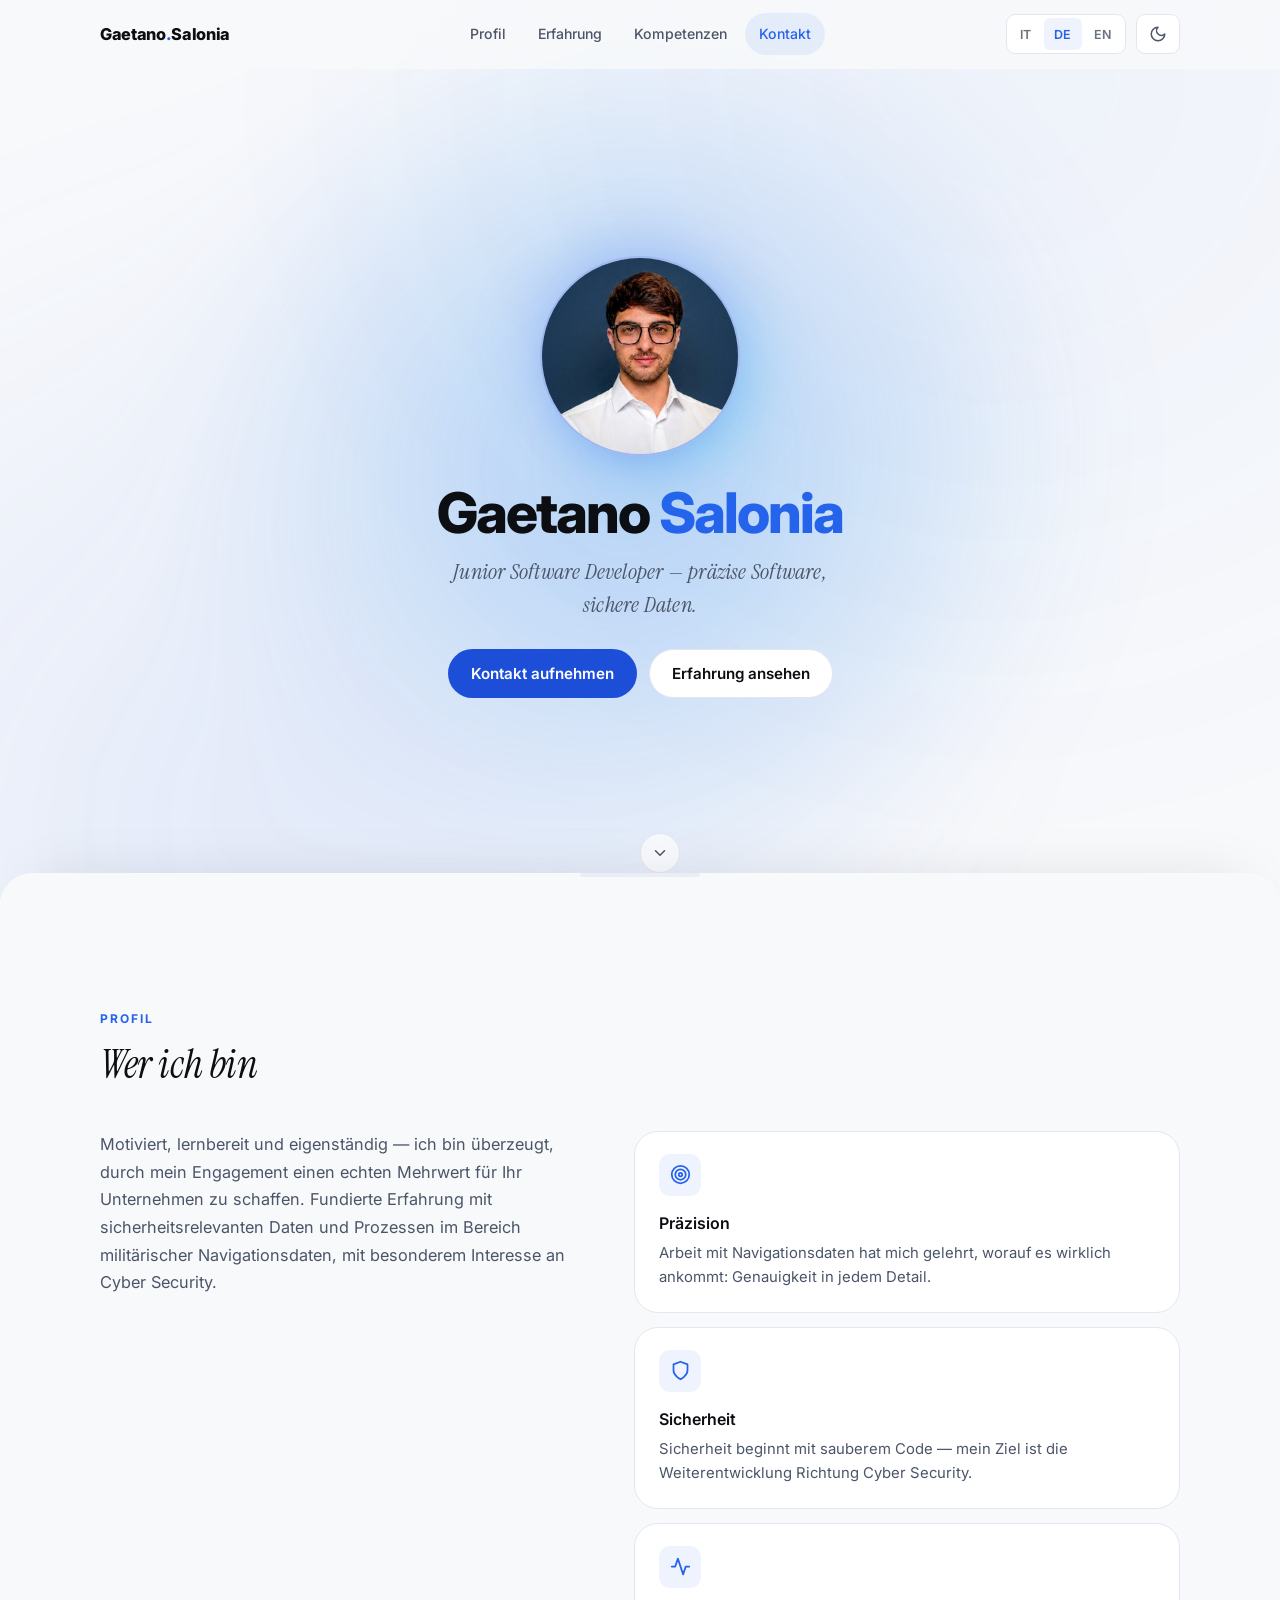
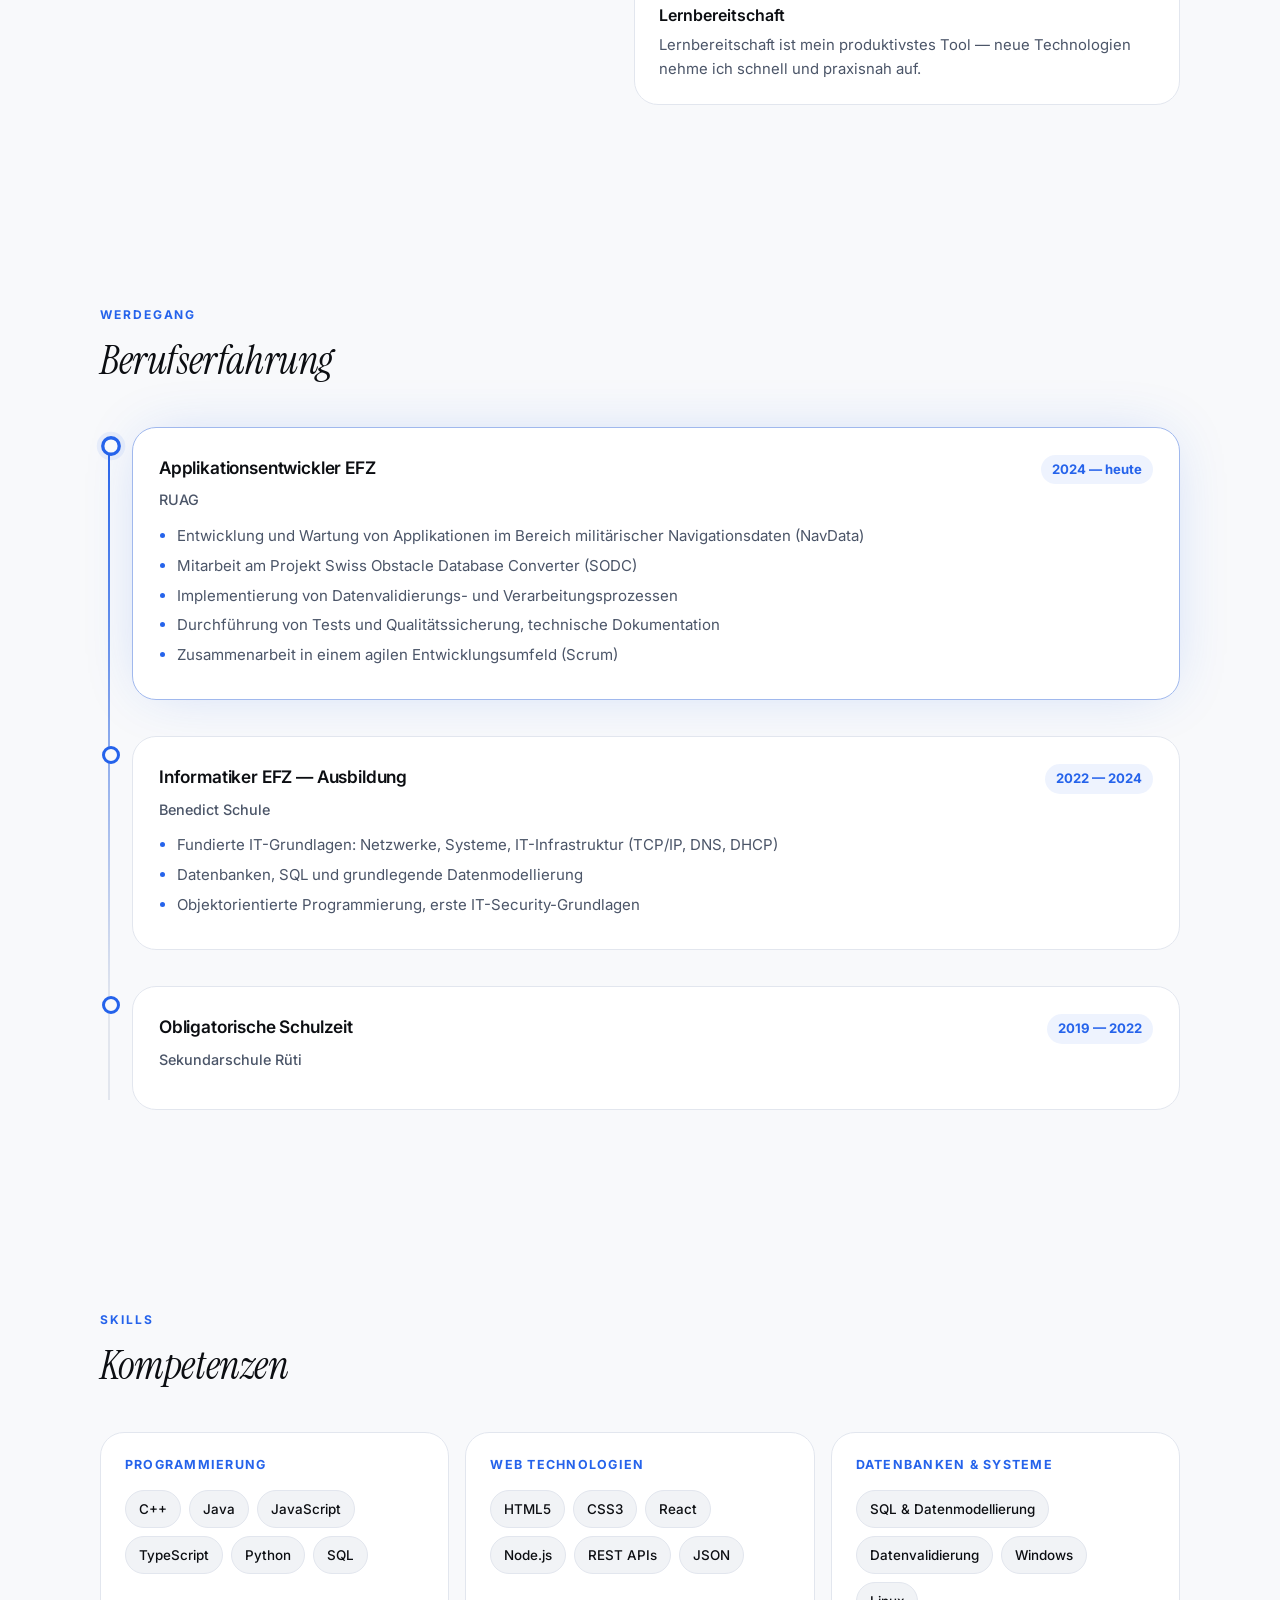
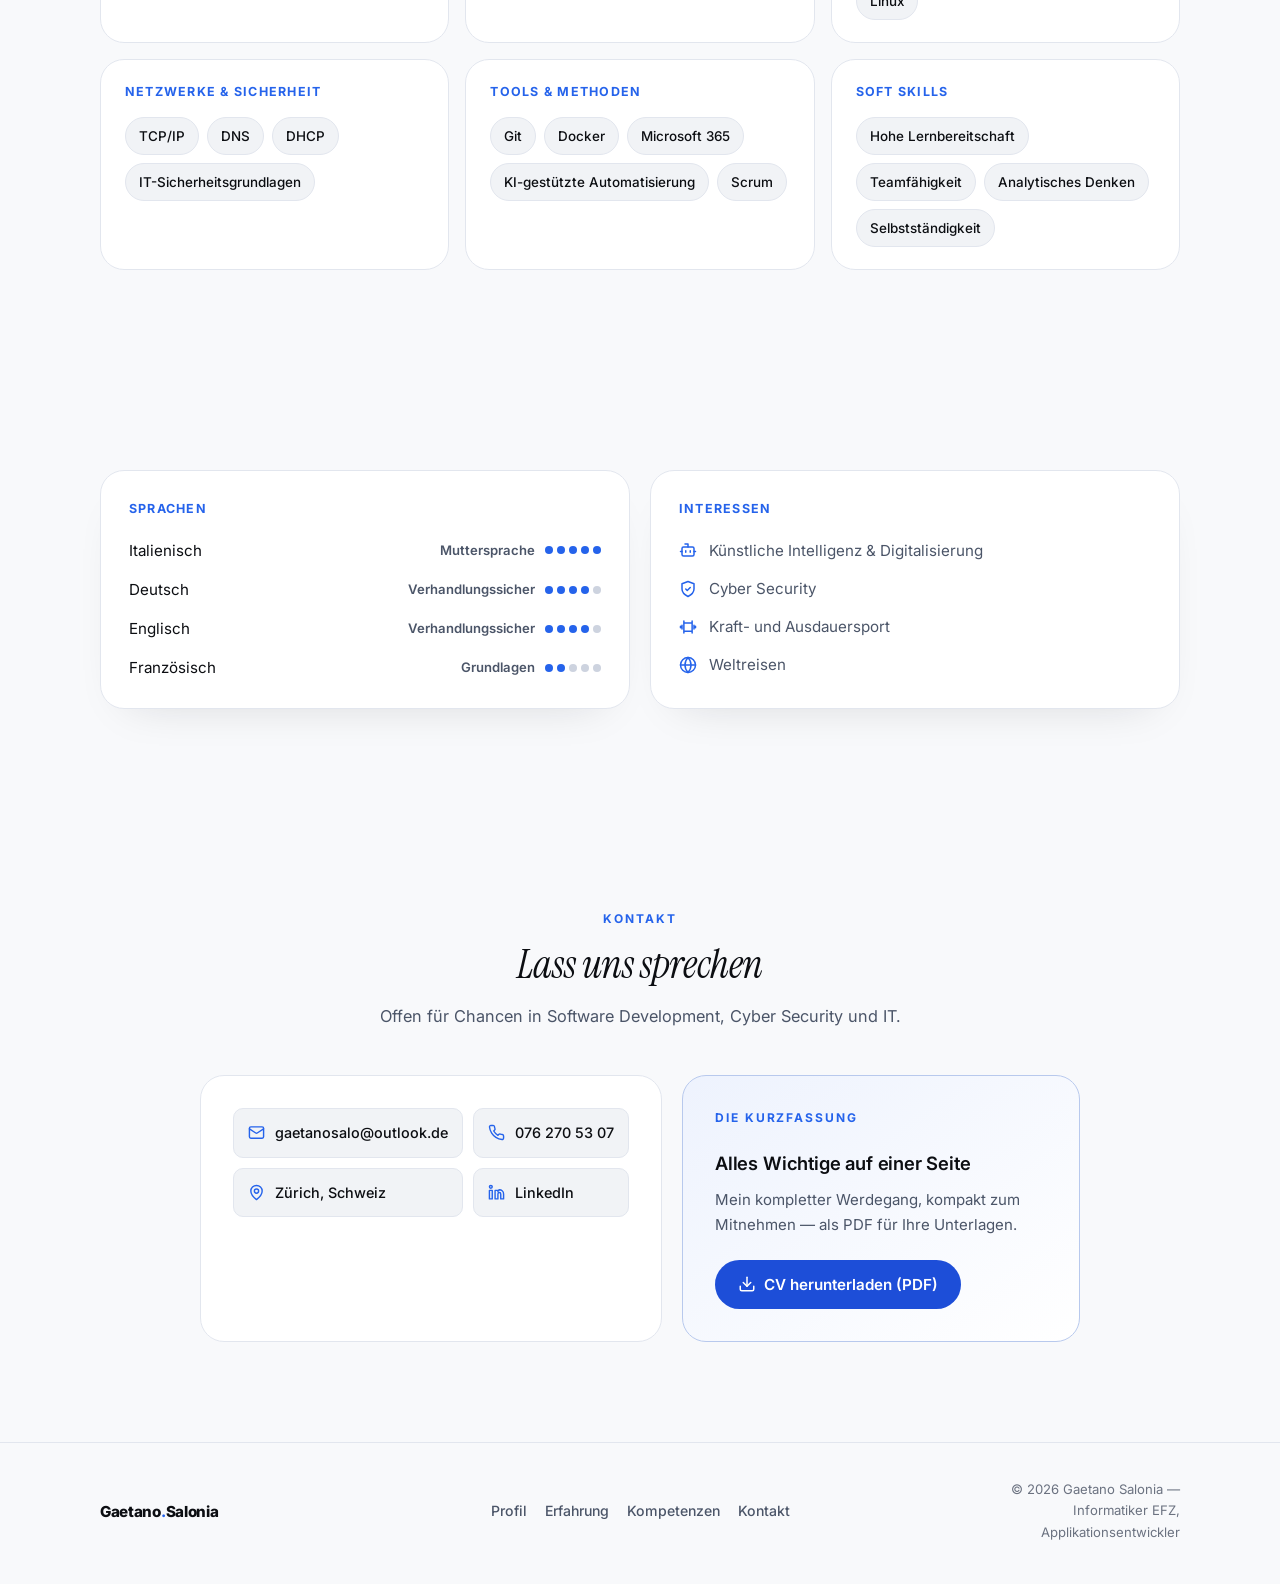
==== commit 96f7722b: "Redesign portfolio with minimal landing and split production assets. Refactor the site into index.ht" ====
--- a/portfolio-redesign.html
+++ b/portfolio-redesign.html
@@ -7,48 +7,57 @@
   <meta name="description" content="Portfolio von Gaetano Salonia, Applikationsentwickler EFZ mit Fokus auf Softwareentwicklung, Datenqualität und Cyber Security." />
   <link rel="preconnect" href="https://fonts.googleapis.com" />
   <link rel="preconnect" href="https://fonts.gstatic.com" crossorigin />
-  <link href="https://fonts.googleapis.com/css2?family=Inter:wght@300;400;500;600;700;800&display=swap" rel="stylesheet" />
+  <link href="https://fonts.googleapis.com/css2?family=Instrument+Serif:ital@0;1&family=Inter:wght@300;400;500;600;700;800&display=swap" rel="stylesheet" />
   <style>
     :root {
       --font: "Inter", system-ui, sans-serif;
+      --font-serif: "Instrument Serif", Georgia, serif;
+      --mx: 50%;
+      --my: 50%;
+      --bg-opacity: 1;
+      --nav-height: 68px;
+      --section-py: 100px;
       --radius: 16px;
       --radius-sm: 10px;
+      --radius-lg: 24px;
       --ease: cubic-bezier(0.22, 1, 0.36, 1);
       --dur: 250ms;
     }
 
     [data-theme="dark"] {
-      --color-background: #0a0c11;
-      --color-surface: #10131a;
-      --color-surface-2: #151924;
-      --color-foreground: #eef2f8;
-      --color-muted: #9aa5ba;
-      --color-subtle: #6b7690;
-      --color-accent: #60a5fa;
+      --color-background: #080a0f;
+      --color-surface: #0e1118;
+      --color-surface-2: #141824;
+      --color-foreground: #f0f4fa;
+      --color-muted: #94a0b8;
+      --color-subtle: #64708a;
+      --color-accent: #5b9cf6;
       --color-accent-strong: #3b82f6;
       --color-on-accent: #061120;
-      --color-border: #222836;
-      --color-border-strong: #303a4e;
-      --color-accent-soft: rgba(96, 165, 250, 0.12);
-      --shadow-card: 0 24px 60px -36px rgba(0, 0, 0, 0.8);
-      --nav-bg: rgba(10, 12, 17, 0.78);
+      --color-border: #1e2433;
+      --color-border-strong: #2d3548;
+      --color-accent-soft: rgba(91, 156, 246, 0.1);
+      --shadow-card: 0 24px 60px -36px rgba(0, 0, 0, 0.85);
+      --shadow-glow: 0 0 80px -20px color-mix(in srgb, var(--color-accent) 35%, transparent);
+      --nav-bg: rgba(8, 10, 15, 0.72);
     }
 
     [data-theme="light"] {
-      --color-background: #fafafa;
+      --color-background: #f8f9fb;
       --color-surface: #ffffff;
-      --color-surface-2: #f4f4f5;
-      --color-foreground: #09090b;
-      --color-muted: #52525b;
-      --color-subtle: #71717a;
+      --color-surface-2: #f1f3f6;
+      --color-foreground: #0c0e12;
+      --color-muted: #4b5568;
+      --color-subtle: #6b7280;
       --color-accent: #2563eb;
       --color-accent-strong: #1d4ed8;
       --color-on-accent: #ffffff;
-      --color-border: #e4e4e7;
-      --color-border-strong: #d4d4d8;
+      --color-border: #e2e6ee;
+      --color-border-strong: #cdd3df;
       --color-accent-soft: rgba(37, 99, 235, 0.08);
-      --shadow-card: 0 20px 45px -30px rgba(24, 24, 27, 0.25);
-      --nav-bg: rgba(250, 250, 250, 0.82);
+      --shadow-card: 0 20px 45px -30px rgba(24, 24, 27, 0.18);
+      --shadow-glow: 0 0 60px -16px color-mix(in srgb, var(--color-accent) 25%, transparent);
+      --nav-bg: rgba(248, 249, 251, 0.82);
     }
 
     * { box-sizing: border-box; margin: 0; padding: 0; }
@@ -59,10 +68,10 @@
       font-family: var(--font);
       font-size: 16px;
       line-height: 1.65;
-      background: var(--color-background);
+      background: transparent;
       color: var(--color-foreground);
       -webkit-font-smoothing: antialiased;
-      transition: background var(--dur) ease, color var(--dur) ease;
+      transition: color var(--dur) ease;
     }
 
     ::selection { background: var(--color-accent); color: var(--color-on-accent); }
@@ -77,42 +86,95 @@
     }
 
     .container { width: min(1080px, 92vw); margin: 0 auto; }
+
+    /* ---------- Scroll progress ---------- */
+    .scroll-progress {
+      position: fixed;
+      top: 0;
+      left: 0;
+      height: 2px;
+      width: 0;
+      z-index: 100;
+      background: linear-gradient(90deg, var(--color-accent), #22d3ee);
+      transition: width 80ms linear;
+    }
 
     /* ---------- Nav ---------- */
     .nav {
       position: sticky;
       top: 0;
       z-index: 50;
-      backdrop-filter: blur(14px);
-      -webkit-backdrop-filter: blur(14px);
+      backdrop-filter: blur(16px);
+      -webkit-backdrop-filter: blur(16px);
       background: var(--nav-bg);
-      border-bottom: 1px solid var(--color-border);
+      border-bottom: 1px solid transparent;
+      transition: background var(--dur) ease, border-color var(--dur) ease, box-shadow var(--dur) ease;
+    }
+
+    .nav.scrolled {
+      border-bottom-color: var(--color-border);
+      box-shadow: 0 8px 32px -12px rgba(0, 0, 0, 0.35);
+    }
+
+    [data-theme="light"] .nav.scrolled {
+      box-shadow: 0 8px 32px -12px rgba(24, 24, 27, 0.12);
     }
 
     .nav-inner {
-      display: flex;
+      display: grid;
+      grid-template-columns: 1fr auto 1fr;
       align-items: center;
-      justify-content: space-between;
-      min-height: 68px;
+      min-height: var(--nav-height);
       gap: 16px;
     }
+
+    .brand { justify-self: start; }
+    .menu { justify-self: center; }
+    .nav-tools { justify-self: end; }
 
     .brand { font-weight: 800; letter-spacing: -0.02em; font-size: 1.02rem; }
     .brand span { color: var(--color-accent); }
 
-    .menu { display: flex; gap: 6px; }
+    .menu { display: flex; gap: 4px; }
 
     .menu a {
-      padding: 9px 13px;
-      border-radius: 8px;
+      padding: 9px 14px;
+      border-radius: 999px;
       color: var(--color-muted);
-      font-size: 0.92rem;
+      font-size: 0.88rem;
       font-weight: 500;
       transition: color var(--dur) ease, background var(--dur) ease;
     }
 
     .menu a:hover { color: var(--color-foreground); background: var(--color-accent-soft); }
     .menu a.active { color: var(--color-accent); background: var(--color-accent-soft); }
+
+    .menu-toggle {
+      display: none;
+      width: 44px;
+      height: 40px;
+      align-items: center;
+      justify-content: center;
+      flex-direction: column;
+      gap: 6px;
+      border: 1px solid var(--color-border);
+      border-radius: 9px;
+      background: var(--color-surface);
+      color: var(--color-foreground);
+      transition: border-color var(--dur) ease, background var(--dur) ease;
+    }
+
+    .menu-toggle-bar {
+      display: block;
+      width: 18px;
+      height: 2px;
+      background: currentColor;
+      border-radius: 2px;
+      transition: transform var(--dur) var(--ease), opacity var(--dur) ease;
+    }
+
+    .nav.open .menu-toggle-bar:first-child { transform: translateY(4px) rotate(45deg); }
+    .nav.open .menu-toggle-bar:last-child { transform: translateY(-4px) rotate(-45deg); }
 
     .nav-tools { display: flex; align-items: center; gap: 10px; }
 
@@ -159,69 +221,91 @@
     [data-theme="dark"] .icon-moon { display: none; }
     [data-theme="light"] .icon-sun { display: none; }
 
+    /* ---------- Aurora background ---------- */
+    .hero-bg {
+      position: fixed;
+      inset: 0;
+      z-index: -1;
+      pointer-events: none;
+      overflow: hidden;
+      background: var(--color-background);
+      opacity: var(--bg-opacity);
+      transition: opacity 600ms var(--ease);
+    }
+
+    .hero-bg::before,
+    .hero-bg::after {
+      content: "";
+      position: absolute;
+      inset: -20%;
+      will-change: transform;
+    }
+
+    .hero-bg::before {
+      background:
+        radial-gradient(circle at var(--mx) var(--my), color-mix(in srgb, var(--color-accent) 42%, transparent), transparent 42%),
+        radial-gradient(circle at calc(100% - var(--mx)) calc(100% - var(--my)), color-mix(in srgb, #22d3ee 28%, transparent), transparent 38%),
+        radial-gradient(circle at 30% 80%, color-mix(in srgb, var(--color-accent) 18%, transparent), transparent 45%);
+      filter: blur(72px);
+      opacity: 0.85;
+    }
+
+    .hero-bg::after {
+      background: radial-gradient(circle at 70% 20%, color-mix(in srgb, var(--color-accent) 12%, transparent), transparent 50%);
+      filter: blur(100px);
+      opacity: 0.6;
+    }
+
+    [data-theme="light"] .hero-bg::before { opacity: 0.55; }
+    [data-theme="light"] .hero-bg::after { opacity: 0.4; }
+
     /* ---------- Hero ---------- */
-    .hero { padding: 96px 0 88px; }
-
-    .hero-grid {
-      display: grid;
-      grid-template-columns: 1.25fr 0.75fr;
-      gap: 48px;
+    .hero {
+      position: relative;
+      z-index: 1;
+      display: flex;
       align-items: center;
-    }
-
-    .badge {
-      display: inline-flex;
+      justify-content: center;
+      min-height: calc(100dvh - 68px);
+      padding: 48px 24px 64px;
+      text-align: center;
+    }
+
+    .hero-inner {
+      display: flex;
+      flex-direction: column;
       align-items: center;
-      gap: 8px;
-      font-size: 0.82rem;
-      font-weight: 600;
-      color: var(--color-accent);
-      border: 1px solid var(--color-border);
-      background: var(--color-accent-soft);
-      padding: 7px 14px;
-      border-radius: 999px;
-      margin-bottom: 26px;
-    }
-
-    .badge .dot {
-      width: 7px;
-      height: 7px;
-      border-radius: 50%;
-      background: var(--color-accent);
-      animation: pulse 2.4s ease-in-out infinite;
-    }
-
-    @keyframes pulse {
-      0%, 100% { opacity: 1; transform: scale(1); }
-      50% { opacity: 0.45; transform: scale(0.8); }
-    }
-
-    h1 {
-      font-size: clamp(2.4rem, 5.4vw, 3.9rem);
+      max-width: 560px;
+      width: 100%;
+    }
+
+    .hero h1 {
+      font-size: clamp(2.4rem, 6vw, 3.5rem);
       font-weight: 800;
       line-height: 1.04;
       letter-spacing: -0.035em;
-      margin-bottom: 18px;
+      margin-bottom: 14px;
     }
 
     h1 .accent { color: var(--color-accent); }
 
-    .hero-role {
-      font-size: 1.02rem;
-      font-weight: 600;
-      color: var(--color-foreground);
-      margin-bottom: 12px;
-    }
-
-    .hero-role .sep { color: var(--color-accent); margin: 0 8px; }
-
-    .hero-sub {
+    .hero-tagline {
+      font-family: var(--font-serif);
+      font-size: clamp(1.1rem, 2.5vw, 1.35rem);
+      font-style: italic;
       color: var(--color-muted);
-      max-width: 56ch;
-      margin-bottom: 32px;
-    }
-
-    .cta-row { display: flex; flex-wrap: wrap; gap: 12px; }
+      letter-spacing: 0.01em;
+      line-height: 1.5;
+      max-width: 42ch;
+      margin-bottom: 28px;
+    }
+
+    .cta-row {
+      display: flex;
+      flex-wrap: wrap;
+      gap: 12px;
+      justify-content: center;
+    }
 
     .btn {
       display: inline-flex;
@@ -230,7 +314,7 @@
       gap: 8px;
       min-height: 46px;
       padding: 11px 22px;
-      border-radius: 11px;
+      border-radius: 999px;
       border: 1px solid var(--color-border);
       background: var(--color-surface);
       color: var(--color-foreground);
@@ -250,32 +334,74 @@
 
     .btn.primary:hover { box-shadow: 0 12px 28px -12px var(--color-accent-strong); }
 
-    .hero-photo { justify-self: center; position: relative; width: min(300px, 70vw); }
+    .hero-scroll {
+      position: absolute;
+      bottom: 28px;
+      left: 50%;
+      transform: translateX(-50%);
+      width: 40px;
+      height: 40px;
+      display: flex;
+      align-items: center;
+      justify-content: center;
+      border: 1px solid var(--color-border);
+      border-radius: 999px;
+      color: var(--color-muted);
+      background: color-mix(in srgb, var(--color-surface) 70%, transparent);
+      backdrop-filter: blur(8px);
+      animation: bob 2.4s ease-in-out infinite;
+      transition: color var(--dur) ease, border-color var(--dur) ease;
+    }
+
+    .hero-scroll:hover { color: var(--color-accent); border-color: var(--color-accent); }
+    .hero-scroll svg { width: 18px; height: 18px; }
+
+    @keyframes bob {
+      0%, 100% { transform: translateX(-50%) translateY(0); }
+      50% { transform: translateX(-50%) translateY(6px); }
+    }
+
+    .hero-photo {
+      position: relative;
+      width: min(200px, 52vw);
+      aspect-ratio: 1;
+      margin-bottom: 28px;
+    }
 
     .hero-photo::before {
       content: "";
       position: absolute;
-      inset: -22px;
+      inset: -18%;
       border-radius: 50%;
-      background: radial-gradient(circle, var(--color-accent-soft), transparent 70%);
+      background:
+        radial-gradient(circle at 50% 40%, color-mix(in srgb, var(--color-accent) 35%, transparent), transparent 65%),
+        radial-gradient(circle at 70% 70%, color-mix(in srgb, #22d3ee 20%, transparent), transparent 55%);
+      filter: blur(24px);
       z-index: 0;
     }
 
-    .photo-frame {
+    .photo-clip {
       position: relative;
       z-index: 1;
+      width: 100%;
+      height: 100%;
       border-radius: 50%;
-      padding: 6px;
-      background: linear-gradient(145deg, var(--color-accent), transparent 55%);
-      aspect-ratio: 1;
-    }
-
-    .photo-clip {
+      border: 2px solid color-mix(in srgb, var(--color-accent) 35%, var(--color-border));
+      overflow: hidden;
+      box-shadow: 0 20px 50px -24px color-mix(in srgb, var(--color-accent) 40%, transparent);
+    }
+
+    .photo-clip::after {
+      content: "";
       position: absolute;
-      inset: 6px;
+      inset: 0;
       border-radius: 50%;
-      border: 4px solid var(--color-background);
-      overflow: hidden;
+      background: radial-gradient(circle at 50% 34%, transparent 55%, rgba(0, 0, 0, 0.22) 100%);
+      pointer-events: none;
+    }
+
+    [data-theme="light"] .photo-clip::after {
+      background: radial-gradient(circle at 50% 34%, transparent 58%, rgba(9, 9, 11, 0.12) 100%);
     }
 
     .photo-clip .hero-img {
@@ -296,65 +422,153 @@
     [data-theme="light"] .hero-img--dark { opacity: 0; }
     [data-theme="light"] .hero-img--light { opacity: 1; }
 
-    .photo-caption {
+    /* ---------- Main content shell ---------- */
+    .site-main {
+      position: relative;
+      z-index: 2;
+      background: var(--color-background);
+      border-radius: 32px 32px 0 0;
+      margin-top: -28px;
+      box-shadow: 0 -32px 80px -40px rgba(0, 0, 0, 0.45);
+    }
+
+    [data-theme="light"] .site-main {
+      box-shadow: 0 -24px 60px -40px rgba(24, 24, 27, 0.15);
+    }
+
+    .site-main::before {
+      content: "";
+      position: absolute;
+      top: 0;
+      left: 50%;
+      transform: translateX(-50%);
+      width: min(120px, 20vw);
+      height: 4px;
+      border-radius: 999px;
+      background: var(--color-border);
+      opacity: 0.6;
+    }
+
+    /* ---------- Sections ---------- */
+    .section {
+      padding: var(--section-py) 0;
       position: relative;
       z-index: 1;
+    }
+
+    .section:first-child {
+      padding-top: calc(var(--section-py) + 36px);
+    }
+
+    .section-head {
+      margin-bottom: 44px;
+      max-width: 640px;
+    }
+
+    .section-head--center {
+      margin-left: auto;
+      margin-right: auto;
       text-align: center;
-      margin-top: 18px;
-      font-size: 0.8rem;
-      letter-spacing: 0.08em;
-      color: var(--color-subtle);
-      text-transform: uppercase;
-    }
-
-    /* ---------- Sections ---------- */
-    section { padding: 0 0 90px; }
+    }
+
+    .section-head--center .section-lead {
+      margin-left: auto;
+      margin-right: auto;
+    }
 
     .eyebrow {
-      font-size: 0.8rem;
+      font-size: 0.75rem;
       font-weight: 700;
-      letter-spacing: 0.14em;
+      letter-spacing: 0.16em;
       text-transform: uppercase;
       color: var(--color-accent);
-      margin-bottom: 10px;
+      margin-bottom: 12px;
     }
 
     h2 {
-      font-size: clamp(1.6rem, 3vw, 2.15rem);
-      font-weight: 700;
-      letter-spacing: -0.025em;
-      margin-bottom: 14px;
-    }
-
-    .section-lead { color: var(--color-muted); max-width: 68ch; margin-bottom: 30px; }
+      font-family: var(--font-serif);
+      font-size: clamp(1.75rem, 3.5vw, 2.5rem);
+      font-weight: 400;
+      font-style: italic;
+      letter-spacing: -0.01em;
+      line-height: 1.15;
+      margin-bottom: 16px;
+    }
+
+    .section-lead {
+      color: var(--color-muted);
+      max-width: 58ch;
+      font-size: 1.02rem;
+      line-height: 1.7;
+    }
+
+    .section-lead:not(:last-child) { margin-bottom: 0; }
 
     .card {
       background: var(--color-surface);
       border: 1px solid var(--color-border);
-      border-radius: var(--radius);
+      border-radius: var(--radius-lg);
       padding: 28px;
       box-shadow: var(--shadow-card);
-      transition: border-color var(--dur) ease, transform var(--dur) var(--ease);
+      transition: border-color var(--dur) ease, transform var(--dur) var(--ease), box-shadow var(--dur) ease;
+    }
+
+    .card:hover {
+      border-color: var(--color-border-strong);
+      box-shadow: var(--shadow-card), var(--shadow-glow);
     }
 
     .card h3 { font-size: 1.05rem; margin-bottom: 6px; letter-spacing: -0.01em; }
+
+    /* ---------- Profile ---------- */
+    .profile-body {
+      display: grid;
+      grid-template-columns: 0.95fr 1.05fr;
+      gap: 40px;
+      align-items: start;
+    }
+
+    .profile-body > .section-lead {
+      position: sticky;
+      top: calc(var(--nav-height) + 24px);
+    }
 
     /* ---------- Profile highlights ---------- */
     .highlights {
       display: grid;
-      grid-template-columns: repeat(3, 1fr);
-      gap: 16px;
+      grid-template-columns: 1fr;
+      gap: 14px;
     }
 
     .highlight {
+      position: relative;
+      overflow: hidden;
       background: var(--color-surface);
       border: 1px solid var(--color-border);
-      border-radius: var(--radius);
-      padding: 24px;
-      transition: transform var(--dur) var(--ease), border-color var(--dur) ease;
-    }
-
-    .highlight:hover { transform: translateY(-3px); border-color: var(--color-border-strong); }
+      border-radius: var(--radius-lg);
+      padding: 22px 24px;
+      transition: transform var(--dur) var(--ease), border-color var(--dur) ease, box-shadow var(--dur) ease;
+    }
+
+    .highlight::before {
+      content: "";
+      position: absolute;
+      top: 0;
+      left: 0;
+      right: 0;
+      height: 2px;
+      background: linear-gradient(90deg, var(--color-accent), transparent 70%);
+      opacity: 0;
+      transition: opacity var(--dur) ease;
+    }
+
+    .highlight:hover {
+      transform: translateY(-3px);
+      border-color: color-mix(in srgb, var(--color-accent) 25%, var(--color-border));
+      box-shadow: var(--shadow-glow);
+    }
+
+    .highlight:hover::before { opacity: 1; }
 
     .highlight .icon {
       width: 42px;
@@ -369,45 +583,57 @@
     }
 
     .highlight .icon svg { width: 21px; height: 21px; }
-    .highlight p { color: var(--color-muted); font-size: 0.93rem; }
+    .highlight h3 { font-family: var(--font); font-style: normal; font-size: 1rem; font-weight: 600; margin-bottom: 6px; }
+    .highlight p { color: var(--color-muted); font-size: 0.93rem; line-height: 1.6; }
 
     /* ---------- Timeline ---------- */
-    .timeline { position: relative; padding-left: 30px; }
+    .timeline { position: relative; padding-left: 32px; }
 
     .timeline::before {
       content: "";
       position: absolute;
-      left: 7px;
-      top: 8px;
-      bottom: 8px;
+      left: 8px;
+      top: 10px;
+      bottom: 10px;
       width: 2px;
-      background: linear-gradient(180deg, var(--color-accent), var(--color-border));
-    }
-
-    .timeline-item { position: relative; padding-bottom: 34px; }
+      background: linear-gradient(180deg, var(--color-accent) 0%, var(--color-border) 85%);
+    }
+
+    .timeline-item { position: relative; padding-bottom: 36px; }
     .timeline-item:last-child { padding-bottom: 0; }
 
     .timeline-item::before {
       content: "";
       position: absolute;
-      left: -29px;
-      top: 8px;
+      left: -30px;
+      top: 10px;
       width: 12px;
       height: 12px;
       border-radius: 50%;
       background: var(--color-background);
       border: 3px solid var(--color-accent);
+      transition: transform var(--dur) var(--ease), box-shadow var(--dur) ease;
+    }
+
+    .timeline-item--current::before {
+      box-shadow: 0 0 0 4px var(--color-accent-soft);
+      transform: scale(1.1);
     }
 
     .timeline-card {
       background: var(--color-surface);
       border: 1px solid var(--color-border);
-      border-radius: var(--radius);
-      padding: 24px;
-      transition: transform var(--dur) var(--ease), border-color var(--dur) ease;
-    }
-
-    .timeline-card:hover { transform: translateX(4px); border-color: var(--color-border-strong); }
+      border-radius: var(--radius-lg);
+      padding: 26px;
+      transition: transform var(--dur) var(--ease), border-color var(--dur) ease, box-shadow var(--dur) ease;
+    }
+
+    .timeline-item--current .timeline-card {
+      border-color: color-mix(in srgb, var(--color-accent) 35%, var(--color-border));
+      box-shadow: var(--shadow-glow);
+    }
+
+    .timeline-card:hover { transform: translateX(6px); border-color: var(--color-border-strong); }
 
     .timeline-top {
       display: flex;
@@ -418,7 +644,13 @@
       margin-bottom: 4px;
     }
 
-    .timeline-top h3 { font-size: 1.08rem; letter-spacing: -0.01em; }
+    .timeline-top h3 {
+      font-family: var(--font);
+      font-style: normal;
+      font-size: 1.08rem;
+      font-weight: 600;
+      letter-spacing: -0.01em;
+    }
 
     .timeline-date {
       font-size: 0.82rem;
@@ -446,12 +678,16 @@
     .skill-group {
       background: var(--color-surface);
       border: 1px solid var(--color-border);
-      border-radius: var(--radius);
-      padding: 22px;
-      transition: transform var(--dur) var(--ease), border-color var(--dur) ease;
-    }
-
-    .skill-group:hover { transform: translateY(-3px); border-color: var(--color-border-strong); }
+      border-radius: var(--radius-lg);
+      padding: 22px 24px;
+      transition: transform var(--dur) var(--ease), border-color var(--dur) ease, box-shadow var(--dur) ease;
+    }
+
+    .skill-group:hover {
+      transform: translateY(-3px);
+      border-color: color-mix(in srgb, var(--color-accent) 20%, var(--color-border));
+      box-shadow: var(--shadow-glow);
+    }
 
     .skill-cat {
       font-size: 0.78rem;
@@ -465,20 +701,24 @@
     .chips { display: flex; flex-wrap: wrap; gap: 8px; }
 
     .chip {
-      font-size: 0.86rem;
+      font-size: 0.84rem;
       font-weight: 500;
-      padding: 6px 12px;
+      padding: 7px 13px;
       border-radius: 999px;
       border: 1px solid var(--color-border);
       background: var(--color-surface-2);
       color: var(--color-foreground);
-      transition: border-color var(--dur) ease, background var(--dur) ease;
-    }
-
-    .chip:hover { border-color: var(--color-accent); background: var(--color-accent-soft); }
+      transition: border-color var(--dur) ease, background var(--dur) ease, transform var(--dur) var(--ease);
+    }
+
+    .chip:hover {
+      border-color: var(--color-accent);
+      background: var(--color-accent-soft);
+      transform: translateY(-1px);
+    }
 
     /* ---------- Languages & interests ---------- */
-    .grid-2 { display: grid; grid-template-columns: 1fr 1fr; gap: 16px; }
+    .grid-2 { display: grid; grid-template-columns: 1fr 1fr; gap: 20px; }
 
     .lang-list { display: grid; gap: 14px; margin-top: 18px; }
 
@@ -522,31 +762,69 @@
     .interest-list svg { width: 18px; height: 18px; color: var(--color-accent); flex-shrink: 0; }
 
     /* ---------- Contact ---------- */
-    .contact { text-align: center; }
-
-    .contact .card { max-width: 640px; margin: 0 auto; padding: 40px 32px; }
-    .contact .eyebrow { justify-content: center; }
-    .contact .section-lead { margin: 0 auto 26px; }
-
-    .contact-links { display: grid; gap: 11px; max-width: 400px; margin: 0 auto; }
-
-    /* ---------- CV download ---------- */
-    .cv-cta { text-align: center; }
-    .cv-cta .eyebrow { justify-content: center; }
-    .cv-cta .section-lead { margin: 0 auto 26px; }
-    .cv-cta .btn svg { width: 18px; height: 18px; }
+    .contact-panel {
+      display: grid;
+      grid-template-columns: 1fr 1fr;
+      gap: 20px;
+      max-width: 880px;
+      margin: 0 auto;
+    }
+
+    .panel-card {
+      background: var(--color-surface);
+      border: 1px solid var(--color-border);
+      border-radius: var(--radius-lg);
+      padding: 32px;
+      transition: border-color var(--dur) ease, box-shadow var(--dur) ease;
+    }
+
+    .panel-card:hover { border-color: var(--color-border-strong); }
+
+    .cv-card {
+      display: flex;
+      flex-direction: column;
+      justify-content: center;
+      background:
+        linear-gradient(145deg, color-mix(in srgb, var(--color-accent) 8%, var(--color-surface)), var(--color-surface));
+      border-color: color-mix(in srgb, var(--color-accent) 22%, var(--color-border));
+    }
+
+    .cv-card h3 {
+      font-family: var(--font);
+      font-style: normal;
+      font-size: 1.15rem;
+      font-weight: 600;
+      margin: 8px 0 10px;
+      letter-spacing: -0.01em;
+    }
+
+    .cv-card p {
+      color: var(--color-muted);
+      font-size: 0.94rem;
+      line-height: 1.65;
+      margin-bottom: 22px;
+    }
+
+    .cv-card .btn { align-self: flex-start; }
+    .cv-card .btn svg { width: 18px; height: 18px; }
+
+    .contact-links {
+      display: grid;
+      grid-template-columns: 1fr 1fr;
+      gap: 10px;
+    }
 
     .contact-links a {
       display: flex;
       align-items: center;
-      gap: 12px;
+      gap: 10px;
       min-height: 48px;
-      padding: 12px 18px;
+      padding: 12px 14px;
       border: 1px solid var(--color-border);
       border-radius: var(--radius-sm);
       background: var(--color-surface-2);
       font-weight: 500;
-      font-size: 0.95rem;
+      font-size: 0.9rem;
       transition: border-color var(--dur) ease, transform var(--dur) var(--ease), background var(--dur) ease;
     }
 
@@ -556,14 +834,55 @@
       transform: translateY(-2px);
     }
 
-    .contact-links svg { width: 18px; height: 18px; color: var(--color-accent); flex-shrink: 0; }
+    .contact-links svg { width: 17px; height: 17px; color: var(--color-accent); flex-shrink: 0; }
+    .contact-links span { overflow: hidden; text-overflow: ellipsis; white-space: nowrap; }
 
     .footer {
+      position: relative;
+      z-index: 1;
+      background: var(--color-background);
       border-top: 1px solid var(--color-border);
-      padding: 30px 0 34px;
-      text-align: center;
+      padding: 36px 0 40px;
+    }
+
+    .footer-inner {
+      display: grid;
+      grid-template-columns: 1fr auto 1fr;
+      align-items: center;
+      gap: 20px;
+    }
+
+    .footer-brand {
+      font-weight: 800;
+      letter-spacing: -0.02em;
+      font-size: 0.95rem;
+      justify-self: start;
+    }
+
+    .footer-brand span { color: var(--color-accent); }
+
+    .footer-nav {
+      display: flex;
+      flex-wrap: wrap;
+      justify-content: center;
+      gap: 6px 18px;
+    }
+
+    .footer-nav a {
+      color: var(--color-muted);
+      font-size: 0.88rem;
+      font-weight: 500;
+      transition: color var(--dur) ease;
+    }
+
+    .footer-nav a:hover { color: var(--color-accent); }
+
+    .footer-copy {
+      justify-self: end;
+      text-align: right;
       color: var(--color-subtle);
-      font-size: 0.86rem;
+      font-size: 0.82rem;
+      max-width: 28ch;
     }
 
     /* ---------- Reveal animation ---------- */
@@ -579,20 +898,68 @@
     @media (prefers-reduced-motion: reduce) {
       html { scroll-behavior: auto; }
       .reveal { opacity: 1; transform: none; transition: none; }
-      .badge .dot { animation: none; }
+      .hero-scroll { animation: none; }
+      .hero-bg::before { background: radial-gradient(circle at 50% 40%, color-mix(in srgb, var(--color-accent) 30%, transparent), transparent 50%); }
       *, *::before, *::after { transition-duration: 0.01ms !important; }
     }
 
     /* ---------- Responsive ---------- */
     @media (max-width: 900px) {
-      .hero-grid { grid-template-columns: 1fr; gap: 40px; }
-      .hero-photo { order: -1; width: min(230px, 60vw); }
-      .hero { padding: 60px 0 70px; text-align: center; }
-      .hero-sub { margin-left: auto; margin-right: auto; }
-      .cta-row { justify-content: center; }
+      :root { --section-py: 72px; }
+
+      .hero { min-height: calc(100dvh - 68px); padding: 40px 20px 56px; }
+      .hero-photo { width: min(180px, 48vw); margin-bottom: 24px; }
+
+      .nav-inner {
+        display: flex;
+        justify-content: space-between;
+        align-items: center;
+        position: relative;
+      }
+
+      .menu-toggle { display: inline-flex; }
+
+      .menu {
+        display: none;
+        position: absolute;
+        top: calc(100% + 8px);
+        left: 50%;
+        right: auto;
+        transform: translateX(-50%);
+        width: min(340px, calc(100vw - 32px));
+        flex-direction: column;
+        padding: 10px;
+        border: 1px solid var(--color-border);
+        border-radius: var(--radius-lg);
+        background: var(--color-surface);
+        box-shadow: var(--shadow-card);
+        justify-self: auto;
+      }
+
+      .nav.open .menu { display: flex; }
+
+      .menu a {
+        border-radius: var(--radius-sm);
+        padding: 12px 16px;
+        font-size: 0.95rem;
+      }
+
+      .profile-body { grid-template-columns: 1fr; gap: 28px; }
+      .profile-body > .section-lead { position: static; }
+
       .highlights { grid-template-columns: 1fr; }
       .grid-2 { grid-template-columns: 1fr; }
-      .menu { display: none; }
+      .contact-panel { grid-template-columns: 1fr; }
+      .contact-links { grid-template-columns: 1fr; }
+
+      .footer-inner {
+        grid-template-columns: 1fr;
+        text-align: center;
+        gap: 16px;
+      }
+
+      .footer-brand,
+      .footer-copy { justify-self: center; text-align: center; max-width: none; }
     }
 
     @media (max-width: 480px) {
@@ -603,8 +970,9 @@
   </style>
 </head>
 <body>
-
-  <nav class="nav" aria-label="Hauptnavigation">
+  <div class="scroll-progress" aria-hidden="true"></div>
+
+  <nav class="nav" id="siteNav" aria-label="Hauptnavigation">
     <div class="container nav-inner">
       <a class="brand" href="#top">Gaetano<span>.</span>Salonia</a>
       <div class="menu" id="menu">
@@ -614,6 +982,10 @@
         <a href="#kontakt" data-i18n="nav.kontakt">Kontakt</a>
       </div>
       <div class="nav-tools">
+        <button class="menu-toggle" id="menuToggle" aria-label="Menü öffnen" aria-expanded="false" aria-controls="menu">
+          <span class="menu-toggle-bar"></span>
+          <span class="menu-toggle-bar"></span>
+        </button>
         <div class="lang-switch" role="group" aria-label="Sprache wählen">
           <button class="lang-btn" data-lang="it">IT</button>
           <button class="lang-btn active" data-lang="de">DE</button>
@@ -627,37 +999,38 @@
     </div>
   </nav>
 
-  <header class="hero container" id="top">
-    <div class="hero-grid">
-      <div>
-        <div class="badge reveal"><span class="dot"></span><span data-i18n="hero.badge">Offen für neue Chancen</span></div>
-        <h1 class="reveal" style="--reveal-delay: 60ms;">Gaetano <span class="accent">Salonia</span></h1>
-        <div class="hero-role reveal" style="--reveal-delay: 120ms;">
-          <span data-i18n="hero.role1">Junior Software Developer</span><span class="sep">/</span><span data-i18n="hero.role2">Applikationsentwickler EFZ</span>
+  <div class="hero-bg" aria-hidden="true"></div>
+
+  <header class="hero" id="top">
+    <div class="hero-inner">
+      <div class="hero-photo reveal" style="--reveal-delay: 0ms;">
+        <div class="photo-clip">
+          <img class="hero-img hero-img--dark" src="[data-uri]" alt="Porträtfoto von Gaetano Salonia" width="600" height="600"  />
+          <img class="hero-img hero-img--light" src="[data-uri]" alt="Porträtfoto von Gaetano Salonia" width="600" height="600"  />
         </div>
-        <p class="hero-sub reveal" style="--reveal-delay: 180ms;" data-i18n="hero.sub">
-          Ich entwickle präzise Software und sichere Datenprozesse — mit Erfahrung im Umfeld militärischer Navigationsdaten und einer Leidenschaft für Cyber Security.
-        </p>
-        <div class="cta-row reveal" style="--reveal-delay: 240ms;">
-          <a class="btn primary" href="#kontakt" data-i18n="hero.btn1">Kontakt aufnehmen</a>
-          <a class="btn" href="#erfahrung" data-i18n="hero.btn2">Erfahrung ansehen</a>
-        </div>
-      </div>
-      <div class="hero-photo reveal" style="--reveal-delay: 150ms;">
-        <div class="photo-frame">
-          <div class="photo-clip"><img class="hero-img hero-img--dark" src="[data-uri]" alt="Porträtfoto von Gaetano Salonia" width="600" height="600"  /><img class="hero-img hero-img--light" src="[data-uri]